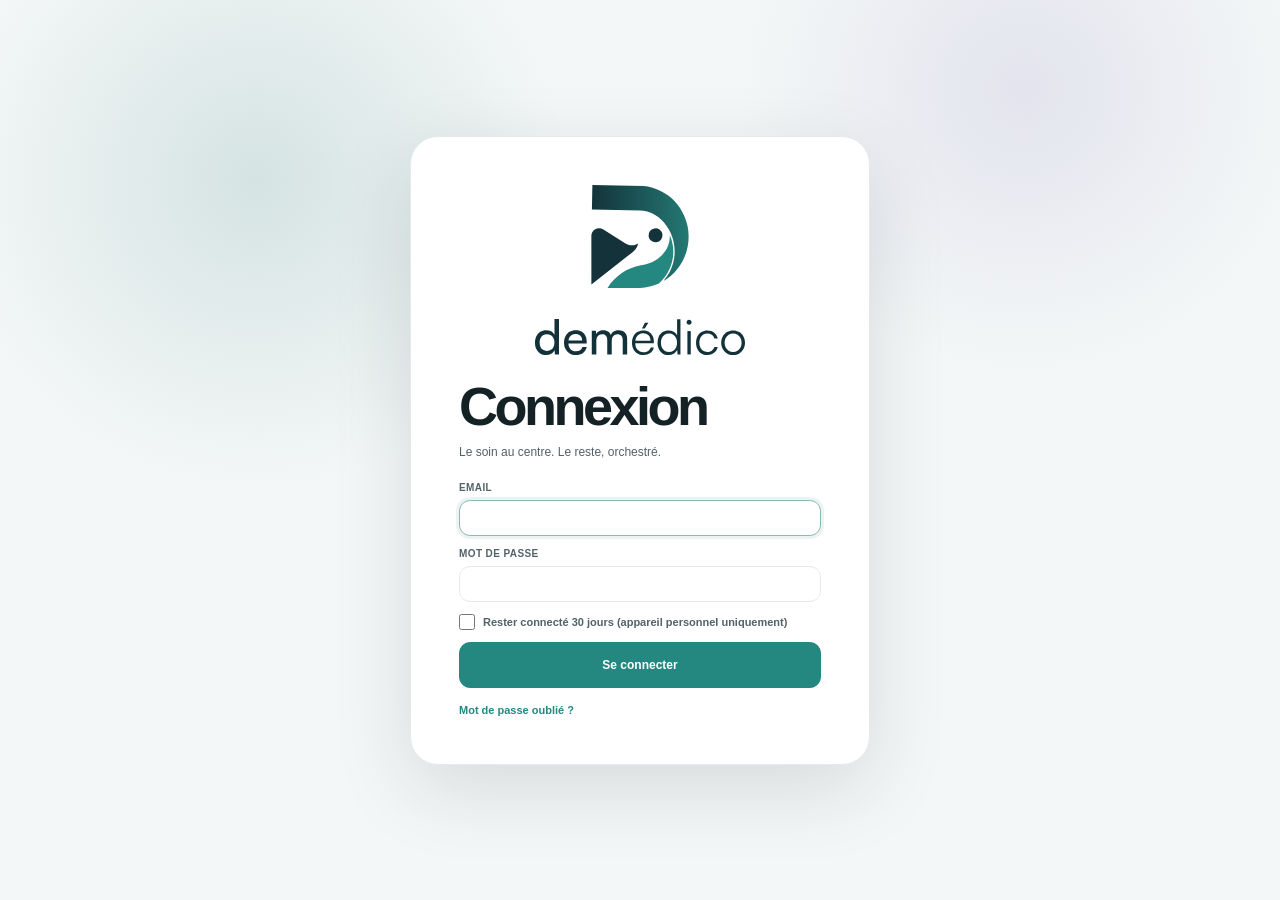
==== index.html @ 8886009f "Publication 46aae9e" ====
<!DOCTYPE html>
<html lang="fr">
<head>
  <link rel="manifest" href="manifest.json">
  <link rel="icon" type="image/png" sizes="32x32" href="icons/favicon-32.png">
  <link rel="icon" type="image/png" sizes="64x64" href="icons/favicon-64.png">
  <link rel="apple-touch-icon" href="icons/apple-touch-icon.png">
  <meta name="apple-mobile-web-app-capable" content="yes">
  <meta name="mobile-web-app-capable" content="yes">
  <meta name="apple-mobile-web-app-status-bar-style" content="default">
  <meta name="apple-mobile-web-app-title" content="Demédico">
  <script src="app-config.js"></script>
  <base target="_top">
  <meta charset="UTF-8">
  <meta name="viewport" content="width=device-width, initial-scale=1, viewport-fit=cover">
  <meta name="theme-color" content="#F5F8F8">
  <title>Demédico · Cabinet OS</title>

  <style>
    :root {
      --bg: #F4F7F7;
      --surface: #FFFFFF;
      --surface-2: #F8FAFA;
      --surface-3: #EEF4F3;
      --text: #142226;
      --text-2: #526268;
      --text-3: #849095;
      --line: #E4EAEA;
      /* DEMÉDICO — couleurs exactes extraites des SVG originaux Illustrator */
      --brand-ink: #133239;
      --brand-ink-deep: #123139;
      --brand-teal: #248780;
      --brand-teal-end: #278881;
      --brand-teal-alt: #268881;
      --primary: #248780;
      --primary-2: #133239;
      --primary-soft: rgba(36, 135, 128, .10);
      --success: #2F7A58;
      --success-soft: #E7F4ED;
      --warning: #A96D2D;
      --warning-soft: #FAF0E4;
      --danger: #B24F56;
      --danger-soft: #FBEAEC;
      --violet: #6659A8;
      --violet-soft: #EFEDFA;
      --shadow-sm: 0 1px 2px rgba(18, 34, 38, .04), 0 8px 22px rgba(18, 34, 38, .045);
      --shadow-lg: 0 24px 80px rgba(18, 34, 38, .13);
      --radius-sm: 10px;
      --radius: 16px;
      --radius-lg: 22px;
      --sidebar: 248px;
      --ease: cubic-bezier(.2,.8,.2,1);
      --font: Inter, ui-sans-serif, -apple-system, BlinkMacSystemFont, "Segoe UI", Roboto, Helvetica, Arial, sans-serif;
    }
    .brand-logo-img { display:block; width:100%; height:auto; object-fit:contain; }
    .brand { padding:7px 8px 24px !important; }
    .brand .brand-logo-img { width:184px; max-width:100%; }
    .onboarding-brand { display:grid; justify-items:center; gap:16px; text-align:center; }
    .onboarding-brand .brand-stack-img { width:min(285px,70vw); height:auto; display:block; }
    .brand-reverse-mark { position:absolute; right:26px; bottom:20px; width:78px; height:84px; opacity:.18; pointer-events:none; }
    * { box-sizing: border-box; }
    html, body { margin: 0; min-height: 100%; background: var(--bg); color: var(--text); font-family: var(--font); }
    body { min-height: 100vh; -webkit-font-smoothing: antialiased; text-rendering: optimizeLegibility; }
    button, input, textarea, select { font: inherit; }
    button { cursor: pointer; }
    a { color: inherit; text-decoration: none; }
    [hidden] { display: none !important; }

    .app-shell { min-height: 100vh; display: grid; grid-template-columns: var(--sidebar) minmax(0, 1fr); }
    .sidebar {
      position: sticky; top: 0; height: 100vh; padding: 18px 14px 16px;
      border-right: 1px solid var(--line); background: rgba(248, 250, 250, .92);
      backdrop-filter: blur(16px); display: flex; flex-direction: column; z-index: 20;
    }

    .brand { display: flex; align-items: center; gap: 11px; padding: 7px 9px 21px; }
    .brand-mark {
      width: 36px; height: 36px; border-radius: 12px; background: var(--text); color: white;
      display: grid; place-items: center; box-shadow: var(--shadow-sm); font-weight: 800; letter-spacing: -.08em;
    }
    .brand-copy strong { display: block; font-size: 14px; letter-spacing: .08em; }
    .brand-copy span { display: block; font-size: 11px; color: var(--text-3); margin-top: 2px; }
    .mobile-brand { display:none; align-items:center; flex:0 0 auto; min-width:0; }
    .mobile-brand .demedico-logo { display:block; width:100%; height:auto; max-height:100%; }


    .nav { display: grid; gap: 5px; }
    .nav-btn {
      width: 100%; border: 0; background: transparent; color: var(--text-2); padding: 10px 11px;
      border-radius: 12px; display: flex; align-items: center; gap: 11px; text-align: left;
      transition: .18s var(--ease);
    }
    .nav-btn:hover { background: var(--surface-3); color: var(--text); }
    .nav-btn.active { background: var(--text); color: white; }
    .nav-btn svg { width: 18px; height: 18px; flex: 0 0 18px; stroke-width: 1.8; }
    .nav-btn span { font-size: 13px; font-weight: 680; }

    .sidebar-spacer { flex: 1; }
    .side-card {
      padding: 13px; border: 1px solid var(--line); background: var(--surface); border-radius: var(--radius);
      box-shadow: var(--shadow-sm);
    }
    .side-card .eyebrow { margin-bottom: 5px; }
    .side-card p { margin: 0; color: var(--text-2); font-size: 12px; line-height: 1.45; }
    .side-card button { margin-top: 12px; width: 100%; }

    .main { min-width: 0; padding-bottom: 38px; }
    .topbar {
      min-height: 74px; display: flex; align-items: center; justify-content: space-between; gap: 16px;
      padding: 14px clamp(18px, 3vw, 36px); border-bottom: 1px solid rgba(228,234,234,.76);
      background: rgba(244,247,247,.78); backdrop-filter: blur(16px); position: sticky; top: 0; z-index: 15;
    }
    .topbar-left { min-width: 0; }
    .page-title { margin: 0; font-size: clamp(20px, 2.1vw, 27px); letter-spacing: -.04em; line-height: 1.05; }
    .page-subtitle { margin-top: 4px; color: var(--text-3); font-size: 12px; white-space: nowrap; overflow: hidden; text-overflow: ellipsis; }
    .top-actions { display: flex; align-items: center; gap: 9px; }

    .search {
      width: min(330px, 32vw); height: 42px; border: 1px solid var(--line); background: var(--surface);
      border-radius: 12px; display: flex; align-items: center; gap: 8px; padding: 0 11px; box-shadow: 0 1px 1px rgba(20,34,38,.02);
    }
    .search svg { width: 17px; height: 17px; color: var(--text-3); }
    .search input { flex: 1; border: 0; outline: 0; min-width: 0; color: var(--text); background: transparent; font-size: 13px; }
    .kbd { border: 1px solid var(--line); background: var(--surface-2); color: var(--text-3); border-radius: 6px; font-size: 10px; padding: 2px 5px; }

    .btn {
      min-height: 40px; border: 1px solid var(--line); border-radius: 11px; padding: 0 13px;
      background: var(--surface); color: var(--text); font-size: 12px; font-weight: 750;
      display: inline-flex; align-items: center; justify-content: center; gap: 8px;
      transition: transform .15s var(--ease), background .15s var(--ease), border .15s var(--ease);
    }
    .btn:hover { transform: translateY(-1px); border-color: #D3DDDC; }
    .btn:active { transform: translateY(0); }
    .btn svg { width: 16px; height: 16px; stroke-width: 1.9; }
    .btn-primary { background: var(--primary); color: white; border-color: var(--primary); }
    .btn-primary:hover { background: var(--primary-2); border-color: var(--primary-2); }
    .btn-dark { background: var(--text); color: white; border-color: var(--text); }
    .btn-ghost { background: transparent; }
    .btn-danger { color: var(--danger); border-color: #EBCFD2; background: var(--danger-soft); }
    .btn-sm { min-height: 34px; padding: 0 10px; font-size: 11px; border-radius: 9px; }
    .icon-btn {
      width: 40px; height: 40px; padding: 0; border: 1px solid var(--line); background: var(--surface);
      display: grid; place-items: center; border-radius: 11px; color: var(--text-2);
    }
    .icon-btn svg { width: 17px; height: 17px; }

    .content { padding: 26px clamp(18px, 3vw, 36px); }
    .section { display: none; animation: fadeIn .2s var(--ease); }
    .section.active { display: block; }
    @keyframes fadeIn { from { opacity: 0; transform: translateY(3px); } to { opacity: 1; transform: none; } }

    .hero {
      display: grid; grid-template-columns: 1.25fr .75fr; gap: 18px; margin-bottom: 18px;
    }
    .hero-card {
      min-height: 216px; background:
        radial-gradient(circle at 92% 10%, rgba(255,255,255,.16), transparent 32%),
        linear-gradient(135deg, #133B3B, #176B68 62%, #207B72);
      color: white; border-radius: var(--radius-lg); padding: clamp(22px, 3vw, 32px); position: relative; overflow: hidden;
      box-shadow: var(--shadow-sm);
    }
    .hero-card:after {
      content: ""; position: absolute; width: 240px; height: 240px; right: -88px; bottom: -120px;
      border: 1px solid rgba(255,255,255,.18); border-radius: 50%;
      box-shadow: 0 0 0 38px rgba(255,255,255,.025), 0 0 0 78px rgba(255,255,255,.018);
    }
    .hero-kicker { color: rgba(255,255,255,.68); font-size: 11px; font-weight: 800; letter-spacing: .14em; text-transform: uppercase; }
    .hero-card h2 { margin: 12px 0 8px; font-size: clamp(27px, 3.2vw, 40px); line-height: 1.02; letter-spacing: -.055em; max-width: 610px; }
    .hero-card p { margin: 0; color: rgba(255,255,255,.74); max-width: 560px; font-size: 13px; line-height: 1.55; }
    .hero-actions { display: flex; gap: 9px; margin-top: 24px; position: relative; z-index: 1; }
    .hero-actions .btn { border-color: rgba(255,255,255,.16); }
    .hero-actions .btn:first-child { background: white; color: var(--text); }
    .hero-actions .btn:last-child { background: rgba(255,255,255,.08); color: white; }

    .next-card { background: var(--surface); border: 1px solid var(--line); border-radius: var(--radius-lg); padding: 20px; box-shadow: var(--shadow-sm); }
    .card-head { display: flex; align-items: center; justify-content: space-between; gap: 12px; margin-bottom: 16px; }
    .card-head h3 { margin: 0; font-size: 14px; letter-spacing: -.02em; }
    .eyebrow { color: var(--text-3); font-size: 10px; font-weight: 800; text-transform: uppercase; letter-spacing: .12em; }
    .status-dot { width: 8px; height: 8px; border-radius: 50%; background: #63C698; box-shadow: 0 0 0 4px #E8F7EF; }
    .next-time { font-size: 38px; font-weight: 780; letter-spacing: -.06em; line-height: 1; }
    .next-name { font-size: 16px; font-weight: 760; margin-top: 11px; }
    .next-meta { color: var(--text-2); font-size: 12px; margin-top: 4px; }
    .next-foot { border-top: 1px solid var(--line); margin-top: 17px; padding-top: 14px; display: flex; align-items: center; justify-content: space-between; gap: 10px; }

    .metrics { display: grid; grid-template-columns: repeat(4, minmax(0, 1fr)); gap: 12px; margin: 18px 0; }
    .metric { background: var(--surface); border: 1px solid var(--line); border-radius: var(--radius); padding: 17px; box-shadow: 0 1px 1px rgba(20,34,38,.015); }
    .metric-top { display: flex; justify-content: space-between; align-items: flex-start; }
    .metric-icon { width: 34px; height: 34px; display: grid; place-items: center; border-radius: 10px; background: var(--primary-soft); color: var(--primary); }
    .metric-icon svg { width: 16px; height: 16px; }
    .metric-value { margin-top: 19px; font-size: 28px; font-weight: 800; letter-spacing: -.06em; }
    .metric-label { margin-top: 3px; color: var(--text-3); font-size: 11px; }
    .metric-badge { font-size: 10px; border-radius: 999px; padding: 4px 7px; background: var(--surface-3); color: var(--text-2); font-weight: 750; }

    .grid-2 { display: grid; grid-template-columns: minmax(0, 1.3fr) minmax(300px, .7fr); gap: 18px; }
    .panel { background: var(--surface); border: 1px solid var(--line); border-radius: var(--radius-lg); padding: 19px; box-shadow: 0 1px 1px rgba(20,34,38,.015); min-width: 0; }
    .panel.flush { padding: 0; overflow: hidden; }
    .panel-title { margin: 0; font-size: 14px; letter-spacing: -.02em; }
    .panel-sub { margin: 4px 0 0; color: var(--text-3); font-size: 11px; }

    .schedule { display: grid; gap: 1px; }
    .appointment {
      display: grid; grid-template-columns: 62px 4px minmax(0,1fr) auto; align-items: center; gap: 12px;
      padding: 12px 2px; border-bottom: 1px solid var(--line); cursor: pointer;
    }
    .appointment:last-child { border-bottom: 0; }
    .appt-time { font-size: 12px; font-weight: 800; color: var(--text); }
    .appt-bar { height: 34px; border-radius: 999px; background: var(--primary); }
    .appt-main { min-width: 0; }
    .appt-name { font-size: 12px; font-weight: 760; white-space: nowrap; overflow: hidden; text-overflow: ellipsis; }
    .appt-meta { margin-top: 3px; color: var(--text-3); font-size: 11px; white-space: nowrap; overflow: hidden; text-overflow: ellipsis; }

    .tasks { display: grid; gap: 8px; }
    .task {
      display: grid; grid-template-columns: 28px minmax(0,1fr) auto; align-items: center; gap: 9px;
      padding: 10px; border: 1px solid var(--line); border-radius: 12px; background: var(--surface);
    }
    .task-check {
      width: 25px; height: 25px; border: 1px solid var(--line); border-radius: 8px; display: grid; place-items: center; color: transparent;
      background: var(--surface-2);
    }
    .task.done .task-check { color: white; background: var(--success); border-color: var(--success); }
    .task.done .task-title { color: var(--text-3); text-decoration: line-through; }
    .task-title { font-size: 12px; font-weight: 700; }
    .task-meta { color: var(--text-3); font-size: 10px; margin-top: 2px; }

    .toolbar { display: flex; justify-content: space-between; align-items: center; gap: 12px; margin-bottom: 15px; }
    .toolbar-left, .toolbar-right { display: flex; align-items: center; gap: 8px; min-width: 0; }
    .toolbar h2 { margin: 0; font-size: 18px; letter-spacing: -.035em; }
    .segmented { display: inline-flex; padding: 3px; background: var(--surface-3); border-radius: 10px; }
    .segmented button { border: 0; padding: 7px 10px; background: transparent; color: var(--text-3); font-size: 11px; font-weight: 750; border-radius: 8px; }
    .segmented button.active { background: var(--surface); color: var(--text); box-shadow: 0 1px 4px rgba(20,34,38,.07); }

    .table-wrap { overflow-x: auto; }
    table { width: 100%; border-collapse: collapse; }
    th { padding: 11px 16px; text-align: left; color: var(--text-3); font-size: 10px; text-transform: uppercase; letter-spacing: .08em; font-weight: 800; background: var(--surface-2); border-bottom: 1px solid var(--line); }
    td { padding: 13px 16px; border-bottom: 1px solid var(--line); font-size: 12px; vertical-align: middle; }
    tbody tr { cursor: pointer; transition: background .12s; }
    tbody tr:hover { background: #FAFCFC; }
    tbody tr:last-child td { border-bottom: 0; }
    .person { display: flex; align-items: center; gap: 10px; min-width: 180px; }
    .avatar {
      width: 34px; height: 34px; border-radius: 11px; background: var(--primary-soft); color: var(--primary);
      display: grid; place-items: center; font-size: 11px; font-weight: 850; flex: 0 0 34px;
    }
    .person strong { display: block; font-size: 12px; }
    .person span { display: block; color: var(--text-3); font-size: 10px; margin-top: 2px; }

    .chip { display: inline-flex; align-items: center; gap: 6px; padding: 5px 8px; border-radius: 999px; font-size: 10px; font-weight: 760; background: var(--surface-3); color: var(--text-2); }
    .chip:before { content: ""; width: 6px; height: 6px; border-radius: 50%; background: currentColor; opacity: .72; }
    .chip.success { background: var(--success-soft); color: var(--success); }
    .chip.warning { background: var(--warning-soft); color: var(--warning); }
    .chip.danger { background: var(--danger-soft); color: var(--danger); }

    .calendar-shell { display: grid; grid-template-columns: 68px repeat(5, minmax(130px,1fr)); min-width: 760px; border-top: 1px solid var(--line); border-left: 1px solid var(--line); }
    .cal-cell { min-height: 62px; border-right: 1px solid var(--line); border-bottom: 1px solid var(--line); position: relative; background: var(--surface); }
    .cal-head { min-height: auto; padding: 11px; background: var(--surface-2); color: var(--text-3); font-size: 10px; font-weight: 780; text-align: center; }
    .cal-time { padding: 8px; color: var(--text-3); font-size: 10px; text-align: right; background: var(--surface-2); }
    .cal-event { margin: 5px; border-radius: 9px; padding: 7px; background: var(--primary-soft); border-left: 3px solid var(--primary); color: var(--primary-2); font-size: 10px; font-weight: 720; }

    .empty {
      min-height: 180px; display: grid; place-items: center; text-align: center; padding: 26px; color: var(--text-3);
    }
    .empty-icon { width: 46px; height: 46px; border-radius: 15px; display: grid; place-items: center; background: var(--surface-3); color: var(--text-2); margin: 0 auto 12px; }
    .empty-icon svg { width: 20px; height: 20px; }
    .empty strong { color: var(--text); font-size: 13px; }
    .empty p { max-width: 320px; margin: 6px auto 0; font-size: 11px; line-height: 1.5; }

    .drawer-backdrop, .modal-backdrop {
      position: fixed; inset: 0; background: rgba(14,25,28,.32); backdrop-filter: blur(3px); z-index: 90;
      opacity: 0; pointer-events: none; transition: opacity .2s var(--ease);
    }
    .drawer-backdrop.open, .modal-backdrop.open { opacity: 1; pointer-events: auto; }

    .drawer {
      position: fixed; top: 0; right: 0; width: min(560px, 100vw); height: 100vh; background: var(--surface); z-index: 100;
      box-shadow: var(--shadow-lg); transform: translateX(102%); transition: transform .28s var(--ease); display: flex; flex-direction: column;
    }
    .drawer.open { transform: translateX(0); }
    .drawer-head { padding: 18px 20px; border-bottom: 1px solid var(--line); display: flex; align-items: center; justify-content: space-between; gap: 12px; }
    .drawer-title { margin: 0; font-size: 18px; letter-spacing: -.035em; }
    .drawer-body { flex: 1; overflow-y: auto; padding: 20px; }
    .drawer-footer { padding: 14px 20px; border-top: 1px solid var(--line); display: flex; justify-content: flex-end; gap: 9px; background: var(--surface); }

    .modal {
      position: fixed; left: 50%; top: 50%; transform: translate(-50%, -46%) scale(.98); width: min(640px, calc(100vw - 28px));
      max-height: min(86vh, 760px); overflow: hidden; background: var(--surface); border-radius: 20px; box-shadow: var(--shadow-lg); z-index: 110;
      opacity: 0; pointer-events: none; transition: .2s var(--ease); display: flex; flex-direction: column;
    }
    .modal.open { opacity: 1; pointer-events: auto; transform: translate(-50%, -50%) scale(1); }
    .modal-head { padding: 18px 20px; border-bottom: 1px solid var(--line); display: flex; align-items: center; justify-content: space-between; }
    .modal-body { padding: 20px; overflow-y: auto; }
    .modal-foot { padding: 14px 20px; border-top: 1px solid var(--line); display: flex; justify-content: flex-end; gap: 9px; }

    .form-grid { display: grid; grid-template-columns: repeat(2, minmax(0,1fr)); gap: 14px; }
    .field { display: grid; gap: 7px; }
    .field.full { grid-column: 1 / -1; }
    label { color: var(--text-2); font-size: 10px; font-weight: 800; letter-spacing: .04em; text-transform: uppercase; }
    input, textarea, select {
      width: 100%; border: 1px solid var(--line); background: var(--surface); color: var(--text);
      border-radius: 11px; outline: none; padding: 10px 11px; font-size: 12px; transition: border .14s, box-shadow .14s;
    }
    input:focus, textarea:focus, select:focus { border-color: #8ABAB7; box-shadow: 0 0 0 3px rgba(23,107,104,.08); }
    textarea { resize: vertical; min-height: 92px; line-height: 1.5; }
    .help { color: var(--text-3); font-size: 10px; line-height: 1.45; }

    .patient-hero { display: flex; align-items: flex-start; gap: 14px; margin-bottom: 20px; }
    .patient-hero .avatar { width: 52px; height: 52px; border-radius: 16px; flex-basis: 52px; font-size: 15px; }
    .patient-hero h3 { margin: 2px 0 5px; font-size: 20px; letter-spacing: -.04em; }
    .patient-hero p { margin: 0; color: var(--text-3); font-size: 11px; }
    .tabs { display: flex; gap: 3px; padding-bottom: 10px; border-bottom: 1px solid var(--line); overflow-x: auto; }
    .tab { border: 0; background: transparent; color: var(--text-3); font-size: 11px; font-weight: 750; padding: 8px 9px; border-radius: 9px; white-space: nowrap; }
    .tab.active { color: var(--primary); background: var(--primary-soft); }
    .patient-section { display: none; padding-top: 17px; }
    .patient-section.active { display: block; }

    .info-grid { display: grid; grid-template-columns: repeat(2, minmax(0,1fr)); gap: 10px; }
    .info-box { padding: 13px; border: 1px solid var(--line); border-radius: 12px; background: var(--surface-2); }
    .info-box span { display: block; color: var(--text-3); font-size: 9px; text-transform: uppercase; letter-spacing: .08em; font-weight: 800; }
    .info-box strong { display: block; margin-top: 6px; font-size: 12px; }

    .timeline { position: relative; display: grid; gap: 11px; }
    .timeline:before { content:""; position:absolute; left:9px; top:10px; bottom:10px; width:1px; background:var(--line); }
    .timeline-item { position:relative; display:grid; grid-template-columns:20px 1fr; gap:10px; }
    .timeline-dot { width: 19px; height:19px; border-radius:50%; background:var(--surface); border:5px solid var(--primary-soft); box-shadow:inset 0 0 0 2px var(--primary); z-index:1; }
    .timeline-card { padding: 12px; border:1px solid var(--line); border-radius:12px; }
    .timeline-card strong { font-size:11px; }
    .timeline-card p { margin:4px 0 0; color:var(--text-2); font-size:11px; line-height:1.45; }
    .timeline-card small { display:block; color:var(--text-3); margin-top:7px; font-size:9px; }

    .status-select {
      width:auto; min-width:104px; max-width:128px; padding:7px 27px 7px 9px;
      border:1px solid var(--line); border-radius:9px; background:var(--surface-2); color:var(--text-2);
      font-size:10px; font-weight:760; cursor:pointer;
    }
    .status-select:focus { border-color:#8ABAB7; box-shadow:0 0 0 3px rgba(36,135,128,.08); }
    .toast-wrap { position: fixed; right: 18px; bottom: 18px; z-index: 150; display: grid; gap: 8px; width: min(360px, calc(100vw - 36px)); }
    .toast { padding: 12px 13px; background: #142226; color: white; border-radius: 12px; box-shadow: var(--shadow-lg); font-size: 11px; display:flex; align-items:flex-start; gap:9px; animation: toastIn .22s var(--ease); }
    .toast.error { background: #8F3D45; }
    @keyframes toastIn { from { opacity:0; transform:translateY(8px); } to { opacity:1; transform:none; } }

    .loading-overlay { position: fixed; inset:0; z-index:200; background: rgba(244,247,247,.82); backdrop-filter: blur(6px); display:grid; place-items:center; }
    .loader-card { text-align:center; }
    .spinner { width:34px; height:34px; border:3px solid #D7E3E2; border-top-color:var(--primary); border-radius:50%; animation:spin .75s linear infinite; margin:0 auto 12px; }
    @keyframes spin { to { transform:rotate(360deg); } }
    .loader-card strong { font-size:12px; }
    .loader-card p { margin:4px 0 0; color:var(--text-3); font-size:10px; }

    .onboarding {
      position: fixed; inset:0; z-index:180; background:
        radial-gradient(circle at 20% 20%, rgba(23,107,104,.14), transparent 25%),
        radial-gradient(circle at 80% 10%, rgba(102,89,168,.12), transparent 22%),
        #F4F7F7;
      display:grid; place-items:center; padding:20px;
    }
    .onboarding-card { width:min(720px,100%); background:var(--surface); border:1px solid var(--line); border-radius:28px; padding:clamp(26px,5vw,48px); box-shadow:var(--shadow-lg); }
    .onboarding-logo { width:48px; height:48px; border-radius:15px; background:var(--text); color:white; display:grid; place-items:center; font-weight:850; letter-spacing:-.08em; }
    .onboarding-card h1 { margin:25px 0 10px; font-size:clamp(32px,6vw,54px); letter-spacing:-.065em; line-height:.98; }
    .onboarding-card > p { color:var(--text-2); max-width:580px; line-height:1.6; font-size:13px; }
    .onboarding-points { display:grid; grid-template-columns:repeat(3,1fr); gap:10px; margin:24px 0; }
    .onboarding-point { padding:14px; background:var(--surface-2); border:1px solid var(--line); border-radius:14px; }
    .onboarding-point strong { display:block; font-size:11px; }
    .onboarding-point span { display:block; color:var(--text-3); font-size:10px; line-height:1.45; margin-top:4px; }


    .integration-hero{display:grid;grid-template-columns:minmax(0,1.1fr) minmax(290px,.9fr);gap:16px;margin-bottom:16px}.integration-hero .panel:first-child{background:linear-gradient(145deg,#153E3D,#1C5D58);color:#fff;border-color:transparent;position:relative;overflow:hidden}.integration-hero h2{margin:10px 0 8px;font-size:clamp(25px,3vw,38px);letter-spacing:-.05em;line-height:1.04}.integration-hero p{margin:0;font-size:12px;line-height:1.6;opacity:.76;max-width:650px}.integration-principles{display:grid;gap:9px}.integration-principle{display:flex;gap:10px;align-items:flex-start;padding:11px;border:1px solid var(--line);border-radius:12px;background:var(--surface-2)}.integration-principle strong{display:block;font-size:11px}.integration-principle span{display:block;margin-top:3px;color:var(--text-3);font-size:10px;line-height:1.45}.integration-grid{display:grid;grid-template-columns:repeat(3,minmax(0,1fr));gap:12px}.integration-card{background:var(--surface);border:1px solid var(--line);border-radius:16px;padding:16px;min-height:218px;display:flex;flex-direction:column;transition:.18s var(--ease)}.integration-card:hover{transform:translateY(-2px);box-shadow:var(--shadow-sm);border-color:#D5E0DF}.integration-card-head{display:flex;justify-content:space-between;align-items:flex-start;gap:10px}.integration-logo{width:42px;height:42px;border-radius:13px;background:var(--surface-3);display:grid;place-items:center;font-size:12px;font-weight:850}.integration-card h3{margin:13px 0 5px;font-size:13px}.integration-card p{margin:0;color:var(--text-3);font-size:10.5px;line-height:1.55}.integration-capabilities{display:flex;flex-wrap:wrap;gap:5px;margin-top:11px}.cap{padding:4px 6px;border-radius:7px;background:var(--surface-3);color:var(--text-2);font-size:9px;font-weight:700}.integration-card-foot{margin-top:auto;padding-top:14px;display:flex;justify-content:space-between;align-items:center;gap:8px}.sync-badge{display:inline-flex;align-items:center;gap:5px;font-size:9px;font-weight:800;color:var(--text-3)}.sync-badge:before{content:"";width:6px;height:6px;border-radius:50%;background:#A9B4B7}.sync-badge.ready:before{background:#4FA777}.sync-badge.partial:before{background:#D19448}.sync-badge.partner:before{background:#8A78C3}@media(max-width:1100px){.integration-grid{grid-template-columns:repeat(2,minmax(0,1fr))}}@media(max-width:820px){.integration-hero{grid-template-columns:1fr}.integration-grid{grid-template-columns:1fr}}
    .quick-create-grid { display:grid; gap:10px; }
    .quick-create-option {
      width:100%; border:1px solid var(--line); background:var(--surface); border-radius:14px; padding:14px;
      display:grid; grid-template-columns:42px minmax(0,1fr) auto; align-items:center; gap:12px; text-align:left; color:var(--text);
      transition:.16s var(--ease);
    }
    .quick-create-option:hover { border-color:#C9D9D7; background:var(--surface-2); transform:translateY(-1px); }
    .quick-create-option .metric-icon { width:42px; height:42px; border-radius:12px; }
    .quick-create-option strong { display:block; font-size:12px; }
    .quick-create-option span.copy { display:block; margin-top:3px; color:var(--text-3); font-size:10px; line-height:1.4; }
    .quick-create-option .chevron { color:var(--text-3); font-size:17px; }
    @media (max-width:820px) {
      .modal.quick-sheet {
        top:auto; bottom:0; left:0; width:100%; max-height:72vh; border-radius:22px 22px 0 0;
        transform:translateY(102%); opacity:1;
      }
      .modal.quick-sheet.open { transform:translateY(0); }
      .modal.quick-sheet .modal-head { padding:16px 18px; }
      .modal.quick-sheet .modal-body { padding:16px 18px calc(20px + env(safe-area-inset-bottom)); }
    }


    .integration-section-head{display:flex;align-items:flex-end;justify-content:space-between;gap:14px;margin:24px 0 12px}.integration-section-head h3{margin:4px 0 0;font-size:16px;letter-spacing:-.025em}.integration-section-head p{margin:4px 0 0;color:var(--text-3);font-size:10.5px}.integration-connected-list{display:grid;gap:9px}.integration-connected-row{display:grid;grid-template-columns:44px minmax(0,1fr) auto;gap:13px;align-items:center;background:var(--surface);border:1px solid var(--line);border-radius:15px;padding:13px 14px}.integration-connected-row .integration-logo{width:40px;height:40px}.integration-connected-main{min-width:0}.integration-connected-title{display:flex;align-items:center;gap:8px;font-size:12px;font-weight:800}.connection-dot{width:7px;height:7px;border-radius:50%;background:#4FA777;box-shadow:0 0 0 4px #E8F5EE}.integration-connected-meta{margin-top:4px;color:var(--text-3);font-size:10px;white-space:nowrap;overflow:hidden;text-overflow:ellipsis}.integration-connected-actions{display:flex;align-items:center;gap:7px}.provider-section-label{grid-column:1/-1;margin:8px 0 0;color:var(--text-3);font-size:9px;font-weight:850;letter-spacing:.11em;text-transform:uppercase}.busy-cal-event{margin:5px;border-radius:9px;padding:7px;background:#F0F3F3;border-left:3px solid #8B999D;color:#617075;font-size:10px;font-weight:700}.busy-cal-event span{font-weight:500;opacity:.82}
    @media(max-width:820px){.integration-connected-row{grid-template-columns:40px minmax(0,1fr)}.integration-connected-actions{grid-column:1/-1;padding-left:53px}.integration-section-head{align-items:flex-start}.integration-section-head>.btn{flex:0 0 auto}.hero-card{min-height:132px!important;padding:18px 18px!important}.hero-card h2{font-size:27px!important;margin-top:7px}.hero-card p,.hero-card .hero-actions{display:none}.brand-reverse-mark{width:34px!important;height:36px!important;right:18px!important;top:16px!important;opacity:.92}.next-card{min-height:0!important}.content{padding-top:14px!important}}

    .mobile-nav { display:none; }
    .mobile-create { display:none; }

    @media (max-width: 1100px) {
      :root { --sidebar: 210px; }
      .metrics { grid-template-columns: repeat(2, 1fr); }
      .hero { grid-template-columns: 1fr; }
      .next-card { min-height: 190px; }
    }

    @media (max-width: 820px) {
      .app-shell { display:block; }
      .sidebar { display:none; }
      .main { padding-bottom: 92px; }
      .topbar {
        min-height:64px;
        padding:10px 14px;
        display:grid;
        grid-template-columns:112px minmax(0,1fr) 112px;
        grid-template-areas:"brand title actions";
        align-items:center;
        column-gap:8px;
      }
      .mobile-brand {
        grid-area:brand;
        display:flex;
        width:108px;
        height:28px;
        align-items:center;
        justify-self:start;
      }
      .mobile-brand .brand-logo-img { width:108px; height:auto; max-height:28px; }
      .topbar-left {
        grid-area:title;
        width:100%;
        min-width:0;
        text-align:center;
        justify-self:center;
      }
      .page-title { font-size:17px; line-height:1.1; text-align:center; }
      .page-subtitle { display:none; }
      .top-actions {
        grid-area:actions;
        justify-self:end;
        width:112px;
        display:flex;
        justify-content:flex-end;
        align-items:center;
        gap:7px;
      }
      .search { width:40px; height:40px; padding:0; justify-content:center; border-radius:12px; cursor:pointer; }
      .search input, .search .kbd { display:none; }
      .top-actions .btn-primary { display:none; }
      .content { padding:16px 14px 18px; }
      .grid-2 { grid-template-columns:1fr; }
      .metrics { gap:9px; }
      .metric { padding:14px; }
      .metric-value { font-size:24px; }
      .mobile-nav {
        position:fixed; left:0; right:0; bottom:0; z-index:50; display:grid; grid-template-columns:repeat(5,1fr);
        padding:7px max(8px, env(safe-area-inset-left)) calc(7px + env(safe-area-inset-bottom));
        background:rgba(255,255,255,.94); backdrop-filter:blur(16px); border-top:1px solid var(--line);
      }
      .mobile-nav button { border:0; background:transparent; color:var(--text-3); display:grid; justify-items:center; gap:4px; font-size:9px; font-weight:700; padding:4px; }
      .mobile-nav button.active { color:var(--primary); }
      .mobile-nav svg { width:18px; height:18px; }
      .mobile-create {
        display:flex;
        align-items:center;
        justify-content:center;
        gap:8px;
        position:fixed;
        right:14px;
        bottom:78px;
        width:auto;
        min-width:104px;
        height:46px;
        padding:0 16px;
        border-radius:999px;
        border:1px solid rgba(255,255,255,.16);
        background:var(--primary);
        color:white;
        font-size:12px;
        font-weight:800;
        letter-spacing:-.01em;
        box-shadow:0 14px 30px rgba(23,107,104,.28);
        z-index:49;
      }
      .mobile-create svg { width:18px; height:18px; }
      .mobile-create:active { transform:translateY(1px); }
      .onboarding-points { grid-template-columns:1fr; }
    }

    @media (max-width: 560px) {
      .topbar { padding:9px 12px; grid-template-columns:96px minmax(0,1fr) 96px; }
      .mobile-brand { width:92px; height:25px; }
      .mobile-brand .brand-logo-img { width:92px; max-height:25px; }
      .top-actions { width:96px; }
      .page-title { font-size:16px; }
      .hero-card { min-height:250px; padding:24px 20px; }
      .hero-actions { flex-direction:column; align-items:stretch; }
      .metrics { grid-template-columns:repeat(2,1fr); }
      .metric-top { display:block; }
      .metric-badge { display:inline-block; margin-top:8px; }
      .toolbar { align-items:flex-start; }
      .toolbar-right { flex-wrap:wrap; justify-content:flex-end; }
      .form-grid, .info-grid { grid-template-columns:1fr; }
      .drawer { width:100vw; }
      .drawer-body { padding:17px; }
      .appointment { grid-template-columns:50px 3px minmax(0,1fr); }
      .appointment > .chip { display:none; }
      .page-subtitle { max-width:160px; }
    }
  </style>
</head>

<body>
  <div id="loading" class="loading-overlay">
    <div class="loader-card">
      <div class="spinner"></div>
      <strong>Préparation de votre espace</strong>
      <p>Chargement sécurisé des données…</p>
    </div>
  </div>

  <section id="onboarding" class="onboarding" hidden>
    <div class="onboarding-card">
      <div class="onboarding-brand"><img class="brand-stack-img" src="[data-uri]" alt="Demédico"></div>
      <h1>Le soin au centre.<br>Le reste, orchestré.</h1>
      <p>
        Un practice OS paramédical pensé pour le soin : patient 360°, agenda intelligent, suivi clinique, communications, automatisations et intégrations.
        Cette V0.1 initialise automatiquement son espace de données privé dans Google Sheets.
      </p>
      <div class="onboarding-points">
        <div class="onboarding-point"><strong>Patient 360°</strong><span>Coordonnées, historique, notes et prochaines actions au même endroit.</span></div>
        <div class="onboarding-point"><strong>Agenda utile</strong><span>Planning orienté consultation, pas simple calendrier administratif.</span></div>
        <div class="onboarding-point"><strong>Architecture évolutive</strong><span>Backend séparé pour brancher plus tard Google Calendar, Outlook et une vraie DB.</span></div>
      </div>
      <button class="btn btn-primary" style="min-height:46px" onclick="setupWorkspace()">
        <span data-icon="sparkles"></span>
        Initialiser mon espace
      </button>
      <p class="help" style="margin-top:13px">
        Cette version est un MVP technique. Avant usage avec des données de santé réelles, fais valider hébergement,
        accès, conservation et conformité dans le pays d’exploitation.
      </p>
    </div>
  </section>

  <div class="app-shell">
    <aside class="sidebar">
      <div class="brand"><img class="brand-logo-img" src="[data-uri]" alt="Demédico"></div>

      <nav class="nav" id="desktopNav">
        <button class="nav-btn active" data-view="dashboard"><span data-icon="home"></span><span>Accueil</span></button>
        <button class="nav-btn" data-view="agenda"><span data-icon="calendar"></span><span>Agenda</span></button>
        <button class="nav-btn" data-view="patients"><span data-icon="users"></span><span>Patients</span></button>
        <button class="nav-btn" data-view="tasks"><span data-icon="checkSquare"></span><span>Tâches</span></button>
        <button class="nav-btn" data-view="analytics"><span data-icon="chart"></span><span>Statistiques</span></button>
        <button class="nav-btn" data-view="integrations"><span data-icon="plug"></span><span>Intégrations</span></button>
        <button class="nav-btn" data-view="settings"><span data-icon="settings"></span><span>Paramètres</span></button>
      </nav>

      <div class="sidebar-spacer"></div>
      <div style="padding:0 10px 10px;color:var(--text-3);font-size:9px;font-weight:700;letter-spacing:.06em">DEMÉDICO v0.4.0</div>

      <div class="side-card">
        <div class="eyebrow">Action rapide</div>
        <p>Crée un rendez-vous sans quitter l’écran en cours.</p>
        <button class="btn btn-primary" onclick="openAppointmentModal()"><span data-icon="plus"></span> Rendez-vous</button>
      </div>
    </aside>

    <main class="main">
      <header class="topbar">
        <div class="mobile-brand"><img class="brand-logo-img" src="[data-uri]" alt="Demédico"></div>
        <div class="topbar-left">
          <h1 class="page-title" id="pageTitle">Accueil</h1>
          <div class="page-subtitle" id="pageSubtitle">Votre journée, en un coup d’œil.</div>
        </div>

        <div class="top-actions">
          <div class="search" title="Recherche patients" onclick="if(window.innerWidth <= 820){ openMobileSearch(); }">
            <span data-icon="search"></span>
            <input id="globalSearch" placeholder="Rechercher un patient…" autocomplete="off">
            <span class="kbd">⌘K</span>
          </div>
          <button class="btn btn-primary" onclick="openPatientModal()"><span data-icon="plus"></span><span>Nouveau patient</span></button>
        </div>
      </header>

      <div class="content">
        <section id="view-dashboard" class="section active">
          <div class="hero">
            <article class="hero-card"><img class="brand-reverse-mark" src="[data-uri]" alt="" aria-hidden="true">
              <div class="hero-kicker" id="heroDate">AUJOURD’HUI</div>
              <h2 id="heroGreeting">Bonjour.</h2>
              <p id="heroSentence">Demédico fait remonter la bonne information au bon moment — sans transformer le praticien en opérateur de logiciel.</p>
              <div class="hero-actions">
                <button class="btn" onclick="openAppointmentModal()"><span data-icon="calendarPlus"></span> Nouveau rendez-vous</button>
                <button class="btn" onclick="navigate('patients')"><span data-icon="users"></span> Voir les patients</button>
              </div>
            </article>

            <aside class="next-card" id="nextAppointmentCard">
              <div class="card-head"><div><div class="eyebrow">Prochaine consultation</div></div><span class="status-dot"></span></div>
              <div class="empty"><div><strong>Aucune consultation à venir</strong><p>Ajoute un rendez-vous pour commencer à piloter la journée.</p></div></div>
            </aside>
          </div>

          <div class="metrics">
            <div class="metric">
              <div class="metric-top"><div class="metric-icon"><span data-icon="calendar"></span></div><span class="metric-badge">Aujourd’hui</span></div>
              <div class="metric-value" id="metricAppointments">0</div>
              <div class="metric-label">consultations planifiées</div>
            </div>
            <div class="metric">
              <div class="metric-top"><div class="metric-icon"><span data-icon="users"></span></div><span class="metric-badge">Base active</span></div>
              <div class="metric-value" id="metricPatients">0</div>
              <div class="metric-label">patients actifs</div>
            </div>
            <div class="metric">
              <div class="metric-top"><div class="metric-icon"><span data-icon="checkSquare"></span></div><span class="metric-badge">À traiter</span></div>
              <div class="metric-value" id="metricTasks">0</div>
              <div class="metric-label">tâches ouvertes</div>
            </div>
            <div class="metric">
              <div class="metric-top"><div class="metric-icon"><span data-icon="activity"></span></div><span class="metric-badge">30 jours</span></div>
              <div class="metric-value" id="metricConsultations">0</div>
              <div class="metric-label">consultations réalisées</div>
            </div>
          </div>

          <div class="grid-2">
            <section class="panel">
              <div class="card-head">
                <div><h3 class="panel-title">Programme du jour</h3><p class="panel-sub">Ce qui mérite ton attention aujourd’hui.</p></div>
                <button class="btn btn-sm" onclick="navigate('agenda')">Agenda complet</button>
              </div>
              <div id="todaySchedule" class="schedule"></div>
            </section>

            <section class="panel">
              <div class="card-head">
                <div><h3 class="panel-title">À faire</h3><p class="panel-sub">Actions cliniques et administratives.</p></div>
                <button class="icon-btn" onclick="openTaskModal()" aria-label="Ajouter une tâche"><span data-icon="plus"></span></button>
              </div>
              <div id="dashboardTasks" class="tasks"></div>
            </section>
          </div>
        </section>

        <section id="view-patients" class="section">
          <div class="toolbar">
            <div class="toolbar-left"><div><h2>Patients</h2><p class="panel-sub" id="patientsCount">0 patient</p></div></div>
            <div class="toolbar-right">
              <button class="btn" onclick="refreshData()"><span data-icon="refresh"></span> Actualiser</button>
              <button class="btn btn-primary" onclick="openPatientModal()"><span data-icon="plus"></span> Nouveau patient</button>
            </div>
          </div>

          <section class="panel flush">
            <div class="table-wrap">
              <table>
                <thead><tr><th>Patient</th><th>Téléphone</th><th>Prochain RDV</th><th>Dernière visite</th><th>Statut</th></tr></thead>
                <tbody id="patientsTable"></tbody>
              </table>
            </div>
            <div id="patientsEmpty" class="empty" hidden>
              <div><div class="empty-icon"><span data-icon="users"></span></div><strong>Aucun patient pour l’instant</strong><p>Commence par créer une fiche patient. Les rendez-vous et consultations s’y rattacheront ensuite.</p></div>
            </div>
          </section>
        </section>

        <section id="view-agenda" class="section">
          <div class="toolbar">
            <div class="toolbar-left">
              <div><h2>Agenda</h2><p class="panel-sub" id="agendaRange">Semaine en cours</p></div>
            </div>
            <div class="toolbar-right">
              <div class="segmented"><button class="active">Semaine</button><button disabled>Jour</button><button disabled>Mois</button></div>
              <button class="btn btn-primary" onclick="openAppointmentModal()"><span data-icon="plus"></span> Rendez-vous</button>
            </div>
          </div>
          <section class="panel flush">
            <div style="overflow-x:auto">
              <div class="calendar-shell" id="calendarGrid"></div>
            </div>
          </section>
        </section>

        <section id="view-tasks" class="section">
          <div class="toolbar">
            <div class="toolbar-left"><div><h2>Tâches</h2><p class="panel-sub">Suivi, rappels et actions à ne pas perdre.</p></div></div>
            <div class="toolbar-right"><button class="btn btn-primary" onclick="openTaskModal()"><span data-icon="plus"></span> Nouvelle tâche</button></div>
          </div>
          <section class="panel"><div id="allTasks" class="tasks"></div></section>
        </section>

        <section id="view-analytics" class="section">
          <div class="toolbar"><div><h2>Statistiques</h2><p class="panel-sub">Peu d’indicateurs, mais utiles.</p></div></div>
          <div class="metrics">
            <div class="metric"><div class="eyebrow">Patients actifs</div><div class="metric-value" id="anaPatients">0</div><div class="metric-label">base actuelle</div></div>
            <div class="metric"><div class="eyebrow">RDV · 30 jours</div><div class="metric-value" id="anaAppointments">0</div><div class="metric-label">activité récente</div></div>
            <div class="metric"><div class="eyebrow">Consultations · 30 jours</div><div class="metric-value" id="anaConsultations">0</div><div class="metric-label">notes enregistrées</div></div>
            <div class="metric"><div class="eyebrow">No-show</div><div class="metric-value" id="anaNoShow">0%</div><div class="metric-label">sur les RDV passés</div></div>
          </div>
          <section class="panel">
            <div class="card-head"><div><h3 class="panel-title">Lecture produit</h3><p class="panel-sub">La V0.1 évite volontairement les “vanity metrics”.</p></div></div>
            <p style="color:var(--text-2);font-size:12px;line-height:1.7;max-width:760px;margin:0">
              L’objectif n’est pas de transformer le praticien en analyste : le tableau de bord doit surtout faire ressortir
              l’occupation, les absences, les patients sans suivi et les tâches en retard. Les modules financiers et acquisition
              pourront être ajoutés séparément pour ne pas polluer l’expérience clinique.
            </p>
          </section>
        </section>


        <section id="view-integrations" class="section">
          <div class="toolbar"><div class="toolbar-left"><div><h2>Intégrations</h2><p class="panel-sub">Vos outils connectés, vos disponibilités unifiées.</p></div></div><div class="toolbar-right"><button class="btn" onclick="refreshData()"><span data-icon="refresh"></span> Actualiser</button></div></div>
          <div class="integration-hero">
            <section class="panel"><div class="eyebrow" style="color:rgba(255,255,255,.58)">DEMÉDICO CONNECT</div><h2>Tout connecter.<br>Tout garder sous contrôle.</h2><p>Centralisez vos agendas et services externes sans perdre la maîtrise de vos données. Les événements privés externes deviennent des indisponibilités, jamais des dossiers patients.</p></section>
            <section class="panel"><div class="integration-principles"><div class="integration-principle"><div class="metric-icon"><span data-icon="shield"></span></div><div><strong>Privacy by default</strong><span>Intitulés de calendrier externes neutres par défaut.</span></div></div><div class="integration-principle"><div class="metric-icon"><span data-icon="refresh"></span></div><div><strong>Conflits maîtrisés</strong><span>IDs externes et source de vérité explicite pour éviter les doublons.</span></div></div><div class="integration-principle"><div class="metric-icon"><span data-icon="link"></span></div><div><strong>Adapters interchangeables</strong><span>Google, Microsoft, API REST, ICS ou connecteur partenaire.</span></div></div></div></section>
          </div>
          <div id="connectedIntegrationsWrap" hidden>
            <div class="integration-section-head"><div><div class="eyebrow">ACTIVES</div><h3>Connectées à Demédico</h3></div><button class="btn btn-sm" onclick="syncAllFromUi()"><span data-icon="refresh"></span> Synchroniser tout</button></div>
            <div id="connectedIntegrations" class="integration-connected-list"></div>
          </div>
          <div class="integration-section-head"><div><div class="eyebrow">CATALOGUE</div><h3>Disponibles</h3><p>Ajoutez uniquement les outils utiles à votre organisation.</p></div></div>
          <div id="integrationGrid" class="integration-grid"></div>
        </section>
        <section id="view-settings" class="section">
          <div class="toolbar"><div><h2>Paramètres</h2><p class="panel-sub">Cabinet, stockage et intégrations.</p></div></div>
          <div class="grid-2">
            <section class="panel">
              <div class="card-head"><div><h3 class="panel-title">Cabinet</h3><p class="panel-sub">Personnalise les informations visibles dans l’app.</p></div></div>
              <div class="form-grid">
                <div class="field full"><label>Nom du cabinet</label><input id="settingsPracticeName" placeholder="Cabinet Horizon"></div>
                <div class="field"><label>Nom du praticien</label><input id="settingsPractitionerName" placeholder="Dr Martin"></div>
                <div class="field"><label>Spécialité</label><input id="settingsSpecialty" placeholder="Ostéopathie"></div>
                <div class="field full"><button class="btn btn-primary" onclick="saveSettings()">Enregistrer</button></div>
              </div>
            </section>
            <section class="panel"><div class="card-head"><div><h3 class="panel-title">Demédico Connect</h3><p class="panel-sub">Google Calendar/Workspace, Microsoft 365, Planity/Planfy, Phorest, NexHealth, Pabau et connecteurs génériques.</p></div></div><div class="integration-principle"><div class="metric-icon"><span data-icon="plug"></span></div><div><strong>Centre d’intégrations</strong><span>Visualise clairement les capacités et le sens de synchronisation.</span></div></div><button class="btn btn-primary" style="margin-top:12px" onclick="navigate('integrations')"><span data-icon="plug"></span> Ouvrir Demédico Connect</button></section>
          </div>
        </section>
      </div>
    </main>
  </div>

  <button id="mobilePrimaryAction" class="mobile-create" onclick="handleMobilePrimary()" aria-label="Créer"><span data-icon="plus"></span><span id="mobilePrimaryLabel" class="mobile-create-label">Créer</span></button>
  <nav class="mobile-nav" id="mobileNav">
    <button class="active" data-view="dashboard"><span data-icon="home"></span><span>Accueil</span></button>
    <button data-view="agenda"><span data-icon="calendar"></span><span>Agenda</span></button>
    <button data-view="patients"><span data-icon="users"></span><span>Patients</span></button>
    <button data-view="tasks"><span data-icon="checkSquare"></span><span>Tâches</span></button>
    <button data-view="settings"><span data-icon="settings"></span><span>Plus</span></button>
  </nav>

  <div id="drawerBackdrop" class="drawer-backdrop" onclick="closeDrawer()"></div>
  <aside id="patientDrawer" class="drawer" aria-hidden="true">
    <div class="drawer-head">
      <div><div class="eyebrow">Dossier patient</div><h2 class="drawer-title" id="drawerTitle">Patient</h2></div>
      <button class="icon-btn" onclick="closeDrawer()" aria-label="Fermer"><span data-icon="x"></span></button>
    </div>
    <div class="drawer-body" id="drawerBody"></div>
    <div class="drawer-footer">
      <button class="btn" onclick="editCurrentPatient()"><span data-icon="edit"></span> Modifier</button>
      <button class="btn btn-primary" onclick="openAppointmentModal(state.currentPatientId)"><span data-icon="calendarPlus"></span> Rendez-vous</button>
    </div>
  </aside>

  <div id="modalBackdrop" class="modal-backdrop" onclick="closeModal()"></div>

  <section id="patientModal" class="modal" aria-hidden="true">
    <div class="modal-head"><div><div class="eyebrow">Patient</div><h2 class="drawer-title" id="patientModalTitle">Nouveau patient</h2></div><button class="icon-btn" onclick="closeModal()"><span data-icon="x"></span></button></div>
    <div class="modal-body">
      <form id="patientForm" onsubmit="event.preventDefault(); submitPatient();">
        <input type="hidden" id="patientId">
        <div class="form-grid">
          <div class="field"><label>Prénom *</label><input id="patientFirstName" required maxlength="80"></div>
          <div class="field"><label>Nom *</label><input id="patientLastName" required maxlength="80"></div>
          <div class="field"><label>Date de naissance</label><input id="patientBirthDate" type="date"></div>
          <div class="field"><label>Statut</label><select id="patientStatus"><option value="ACTIVE">Actif</option><option value="INACTIVE">Inactif</option></select></div>
          <div class="field"><label>Téléphone</label><input id="patientPhone" type="tel" maxlength="40"></div>
          <div class="field"><label>Email</label><input id="patientEmail" type="email" maxlength="160"></div>
          <div class="field full"><label>Informations importantes</label><textarea id="patientImportantInfo" maxlength="2000" placeholder="Allergies, précautions, antécédents utiles…"></textarea><div class="help">Ne mets ici que les informations nécessaires à la prise en charge.</div></div>
        </div>
      </form>
    </div>
    <div class="modal-foot"><button class="btn" onclick="closeModal()">Annuler</button><button class="btn btn-primary" onclick="submitPatient()">Enregistrer le patient</button></div>
  </section>

  <section id="appointmentModal" class="modal" aria-hidden="true">
    <div class="modal-head"><div><div class="eyebrow">Agenda</div><h2 class="drawer-title">Nouveau rendez-vous</h2></div><button class="icon-btn" onclick="closeModal()"><span data-icon="x"></span></button></div>
    <div class="modal-body">
      <form id="appointmentForm" onsubmit="event.preventDefault(); submitAppointment();">
        <div class="form-grid">
          <div class="field full"><label>Patient *</label><select id="appointmentPatient" required></select></div>
          <div class="field"><label>Date *</label><input id="appointmentDate" type="date" required></div>
          <div class="field"><label>Type</label><select id="appointmentType"><option>Première consultation</option><option selected>Suivi</option><option>Consultation</option><option>Urgence</option></select></div>
          <div class="field"><label>Début *</label><input id="appointmentStart" type="time" value="09:00" required></div>
          <div class="field"><label>Fin *</label><input id="appointmentEnd" type="time" value="09:45" required></div>
          <div class="field full"><label>Lieu</label><input id="appointmentLocation" placeholder="Cabinet principal"></div>
          <div class="field full"><label>Note agenda</label><textarea id="appointmentNotes" maxlength="1000" placeholder="Information logistique ou contexte bref…"></textarea></div>
        </div>
      </form>
    </div>
    <div class="modal-foot"><button class="btn" onclick="closeModal()">Annuler</button><button class="btn btn-primary" onclick="submitAppointment()">Créer le rendez-vous</button></div>
  </section>

  <section id="taskModal" class="modal" aria-hidden="true">
    <div class="modal-head"><div><div class="eyebrow">Suivi</div><h2 class="drawer-title">Nouvelle tâche</h2></div><button class="icon-btn" onclick="closeModal()"><span data-icon="x"></span></button></div>
    <div class="modal-body">
      <form onsubmit="event.preventDefault(); submitTask();">
        <div class="form-grid">
          <div class="field full"><label>Tâche *</label><input id="taskTitle" required maxlength="180" placeholder="Rappeler le patient…"></div>
          <div class="field"><label>Échéance</label><input id="taskDueDate" type="date"></div>
          <div class="field"><label>Priorité</label><select id="taskPriority"><option value="NORMAL">Normale</option><option value="HIGH">Haute</option><option value="LOW">Basse</option></select></div>
          <div class="field full"><label>Patient lié</label><select id="taskPatient"></select></div>
        </div>
      </form>
    </div>
    <div class="modal-foot"><button class="btn" onclick="closeModal()">Annuler</button><button class="btn btn-primary" onclick="submitTask()">Ajouter</button></div>
  </section>

  <section id="consultationModal" class="modal" aria-hidden="true">
    <div class="modal-head"><div><div class="eyebrow">Note clinique</div><h2 class="drawer-title">Nouvelle consultation</h2></div><button class="icon-btn" onclick="closeModal()"><span data-icon="x"></span></button></div>
    <div class="modal-body">
      <div class="form-grid">
        <div class="field full"><label>Motif</label><input id="consultMotive" maxlength="240"></div>
        <div class="field"><label>Douleur (0–10)</label><input id="consultPain" type="number" min="0" max="10" step="1"></div>
        <div class="field"><label>Date</label><input id="consultDate" type="date"></div>
        <div class="field full"><label>Observations</label><textarea id="consultObservations" maxlength="5000"></textarea></div>
        <div class="field full"><label>Traitement / actes</label><textarea id="consultTreatment" maxlength="5000"></textarea></div>
        <div class="field full"><label>Recommandations</label><textarea id="consultRecommendations" maxlength="3000"></textarea></div>
        <div class="field full"><label>Suivi</label><input id="consultFollowUp" maxlength="240" placeholder="Revoir dans 2 semaines"></div>
      </div>
    </div>
    <div class="modal-foot"><button class="btn" onclick="closeModal()">Annuler</button><button class="btn btn-primary" onclick="submitConsultation()">Enregistrer la consultation</button></div>
  </section>


  <section id="mobileSearchModal" class="modal quick-sheet" aria-hidden="true">
    <div class="modal-head">
      <div><div class="eyebrow">Recherche</div><h2 class="drawer-title">Trouver un patient</h2></div>
      <button class="icon-btn" onclick="closeModal()"><span data-icon="x"></span></button>
    </div>
    <div class="modal-body">
      <div class="field full">
        <label>Nom, téléphone ou email</label>
        <input id="mobileSearchInput" autocomplete="off" placeholder="Ex. Cohen, 06…, email…" oninput="renderMobileSearchResults()">
      </div>
      <div id="mobileSearchResults" style="margin-top:12px"></div>
    </div>
  </section>

  <section id="quickCreateModal" class="modal quick-sheet" aria-hidden="true">
    <div class="modal-head">
      <div><div class="eyebrow">Action rapide</div><h2 class="drawer-title">Créer</h2></div>
      <button class="icon-btn" onclick="closeModal()" aria-label="Fermer"><span data-icon="x"></span></button>
    </div>
    <div class="modal-body">
      <div class="quick-create-grid">
        <button class="quick-create-option" onclick="closeModal(); openPatientModal();">
          <div class="metric-icon"><span data-icon="users"></span></div>
          <div><strong>Nouveau patient</strong><span class="copy">Créer une fiche patient et compléter ses coordonnées.</span></div>
          <span class="chevron">›</span>
        </button>
        <button class="quick-create-option" onclick="closeModal(); openAppointmentModal();">
          <div class="metric-icon"><span data-icon="calendarPlus"></span></div>
          <div><strong>Nouveau rendez-vous</strong><span class="copy">Planifier une consultation pour un patient existant.</span></div>
          <span class="chevron">›</span>
        </button>
        <button class="quick-create-option" onclick="closeModal(); openTaskModal();">
          <div class="metric-icon"><span data-icon="checkSquare"></span></div>
          <div><strong>Nouvelle tâche</strong><span class="copy">Ajouter un rappel clinique ou administratif.</span></div>
          <span class="chevron">›</span>
        </button>
      </div>
    </div>
  </section>

  <div id="toastWrap" class="toast-wrap"></div>

  <script>
    const state = {
      data: null,
      view: 'dashboard',
      currentPatientId: null,
      currentPatientDetails: null,
      searchTimer: null
    };

    const ICONS = {
      home:'<svg viewBox="0 0 24 24" fill="none" stroke="currentColor"><path d="M3 10.8 12 3l9 7.8v9.2a1 1 0 0 1-1 1h-5v-6H9v6H4a1 1 0 0 1-1-1z"/></svg>',
      calendar:'<svg viewBox="0 0 24 24" fill="none" stroke="currentColor"><rect x="3" y="5" width="18" height="16" rx="2"/><path d="M8 3v4M16 3v4M3 10h18"/></svg>',
      calendarPlus:'<svg viewBox="0 0 24 24" fill="none" stroke="currentColor"><rect x="3" y="5" width="18" height="16" rx="2"/><path d="M8 3v4M16 3v4M3 10h18M12 13v5M9.5 15.5h5"/></svg>',
      users:'<svg viewBox="0 0 24 24" fill="none" stroke="currentColor"><path d="M16 21v-2a4 4 0 0 0-4-4H6a4 4 0 0 0-4 4v2"/><circle cx="9" cy="7" r="4"/><path d="M22 21v-2a4 4 0 0 0-3-3.87M16 3.13a4 4 0 0 1 0 7.75"/></svg>',
      checkSquare:'<svg viewBox="0 0 24 24" fill="none" stroke="currentColor"><path d="m9 11 3 3L22 4"/><path d="M21 12v7a2 2 0 0 1-2 2H5a2 2 0 0 1-2-2V5a2 2 0 0 1 2-2h11"/></svg>',
      chart:'<svg viewBox="0 0 24 24" fill="none" stroke="currentColor"><path d="M4 20V10M10 20V4M16 20v-7M22 20H2"/></svg>',
      settings:'<svg viewBox="0 0 24 24" fill="none" stroke="currentColor"><circle cx="12" cy="12" r="3"/><path d="M19.4 15a1.7 1.7 0 0 0 .34 1.88l.06.06-2.83 2.83-.06-.06A1.7 1.7 0 0 0 15 19.4a1.7 1.7 0 0 0-1 .6 1.7 1.7 0 0 0-.4 1.1V21h-4v-.1A1.7 1.7 0 0 0 8.6 19.4a1.7 1.7 0 0 0-1.88.34l-.06.06-2.83-2.83.06-.06A1.7 1.7 0 0 0 4.6 15a1.7 1.7 0 0 0-.6-1 1.7 1.7 0 0 0-1.1-.4H3v-4h.1A1.7 1.7 0 0 0 4.6 8.6a1.7 1.7 0 0 0-.34-1.88l-.06-.06 2.83-2.83.06.06A1.7 1.7 0 0 0 9 4.6a1.7 1.7 0 0 0 1-.6 1.7 1.7 0 0 0 .4-1.1V3h4v.1A1.7 1.7 0 0 0 15.4 4.6a1.7 1.7 0 0 0 1.88-.34l.06-.06 2.83 2.83-.06.06A1.7 1.7 0 0 0 19.4 9c.28.35.48.76.6 1 .12.35.1.73.1 1.1v1.8c0 .37.02.75-.1 1.1-.12.24-.32.65-.6 1z"/></svg>',
      plus:'<svg viewBox="0 0 24 24" fill="none" stroke="currentColor"><path d="M12 5v14M5 12h14"/></svg>',
      search:'<svg viewBox="0 0 24 24" fill="none" stroke="currentColor"><circle cx="11" cy="11" r="7"/><path d="m20 20-4-4"/></svg>',
      x:'<svg viewBox="0 0 24 24" fill="none" stroke="currentColor"><path d="M18 6 6 18M6 6l12 12"/></svg>',
      edit:'<svg viewBox="0 0 24 24" fill="none" stroke="currentColor"><path d="M12 20h9"/><path d="M16.5 3.5a2.1 2.1 0 0 1 3 3L8 18l-4 1 1-4z"/></svg>',
      mail:'<svg viewBox="0 0 24 24" fill="none" stroke="currentColor"><rect x="3" y="5" width="18" height="14" rx="2"/><path d="m3 7 9 6 9-6"/></svg>',
      phone:'<svg viewBox="0 0 24 24" fill="none" stroke="currentColor"><path d="M22 16.92v3a2 2 0 0 1-2.18 2 19.8 19.8 0 0 1-8.63-3.07 19.5 19.5 0 0 1-6-6A19.8 19.8 0 0 1 2.12 4.18 2 2 0 0 1 4.11 2h3a2 2 0 0 1 2 1.72c.13.96.36 1.9.69 2.8a2 2 0 0 1-.45 2.11L8.08 9.9a16 16 0 0 0 6 6l1.27-1.27a2 2 0 0 1 2.11-.45c.9.33 1.84.56 2.8.69A2 2 0 0 1 22 16.92z"/></svg>',
      activity:'<svg viewBox="0 0 24 24" fill="none" stroke="currentColor"><path d="M3 12h4l2-7 4 14 2-7h6"/></svg>',
      refresh:'<svg viewBox="0 0 24 24" fill="none" stroke="currentColor"><path d="M20 6v5h-5"/><path d="M18.5 15a7 7 0 1 1-.7-7.7L20 10"/></svg>',
      sparkles:'<svg viewBox="0 0 24 24" fill="none" stroke="currentColor"><path d="m12 3-1.2 3.8L7 8l3.8 1.2L12 13l1.2-3.8L17 8l-3.8-1.2zM5 14l-.8 2.2L2 17l2.2.8L5 20l.8-2.2L8 17l-2.2-.8zM19 13l-.9 2.6-2.6.9 2.6.9L19 20l.9-2.6 2.6-.9-2.6-.9z"/></svg>'
    };

    const VIEW_META = {
      dashboard: ['Accueil', 'Votre journée, en un coup d’œil.'],
      agenda: ['Agenda', 'Planifier sans perdre le contexte patient.'],
      patients: ['Patients', 'Une vue 360° claire, sans jargon CRM.'],
      tasks: ['Tâches', 'Les prochaines actions, pas une liste oubliée.'],
      analytics: ['Statistiques', 'Des indicateurs utiles au cabinet.'],
      integrations: ['Intégrations', 'Connecter Demédico sans perdre la maîtrise des données.'],
      settings: ['Paramètres', 'Cabinet et intégrations.']
    };

    document.addEventListener('DOMContentLoaded', () => {
      renderIcons(document);
      bindNavigation();
      bindSearch();
      setDefaultDates();
      loadApp();
    });

    function renderIcons(root) {
      (root || document).querySelectorAll('[data-icon]').forEach(el => {
        el.innerHTML = ICONS[el.dataset.icon] || '';
      });
    }

    function gs(method, ...args) {
      return new Promise((resolve, reject) => {
        if (!(window.google && google.script && google.script.run)) {
          reject(new Error('Cette interface doit être ouverte depuis une Web App Google Apps Script.'));
          return;
        }
        try {
          const runner = google.script.run
            .withSuccessHandler(resolve)
            .withFailureHandler(err => reject(new Error(err && err.message ? err.message : String(err))));
          const serverMethod = runner[method];
          if (typeof serverMethod !== 'function') {
            reject(new Error(`Fonction serveur « ${method} » absente de cette version. Mets à jour Code.gs / Outlook.gs puis redéploie Demédico.`));
            return;
          }
          serverMethod.apply(runner, args);
        } catch (err) {
          const raw = err && err.message ? err.message : String(err);
          if (/runner\[method\].*not a function|is not a function/i.test(raw)) {
            reject(new Error(`Fonction serveur « ${method} » absente du déploiement actif. Mets à jour les fichiers Apps Script puis crée une nouvelle version du déploiement.`));
          } else {
            reject(new Error(raw));
          }
        }
      });
    }

    async function loadApp() {
      showLoading(true);
      try {
        const data = await gs('getBootstrap');
        if (data.setupRequired) {
          document.getElementById('onboarding').hidden = false;
          return;
        }
        state.data = data;
        document.getElementById('onboarding').hidden = true;
        renderAll();
      } catch (err) {
        toast(err.message, 'error');
      } finally {
        showLoading(false);
      }
    }

    async function setupWorkspace() {
      showLoading(true);
      try {
        await gs('setupWorkspace');
        toast('Espace Demédico initialisé.');
        await loadApp();
      } catch (err) {
        toast(err.message, 'error');
        showLoading(false);
      }
    }

    async function refreshData(silent = false) {
      if (!silent) showLoading(true);
      try {
        const data = await gs('getBootstrap');
        state.data = data;
        renderAll();
        if (!silent) toast('Données actualisées.');
      } catch (err) {
        toast(err.message, 'error');
      } finally {
        if (!silent) showLoading(false);
      }
    }

    function renderAll() {
      if (!state.data) return;
      renderHeader();
      renderDashboard();
      renderPatients(state.data.patients || []);
      renderPatientSelects();
      renderTasks();
      renderCalendar();
      renderAnalytics();
      renderIntegrations();
      renderSettings();
      updateMobilePrimary();
      renderIcons(document);
    }

    function renderHeader() {
      const settings = state.data.settings || {};
      const name = settings.practitionerName || '';
      document.getElementById('heroGreeting').textContent = name ? `Bonjour ${name}.` : 'Bonjour.';
      document.getElementById('heroDate').textContent = formatDateLong(new Date()).toUpperCase();
    }

    function renderDashboard() {
      const s = state.data.stats || {};
      setText('metricAppointments', s.todayAppointments || 0);
      setText('metricPatients', s.activePatients || 0);
      setText('metricTasks', s.openTasks || 0);
      setText('metricConsultations', s.consultations30d || 0);

      const next = state.data.nextAppointment;
      const card = document.getElementById('nextAppointmentCard');
      if (next) {
        card.innerHTML = `
          <div class="card-head"><div class="eyebrow">Prochaine consultation</div><span class="status-dot"></span></div>
          <div class="next-time">${escapeHtml(formatTime(next.startAt))}</div>
          <div class="next-name">${escapeHtml(next.patientName || 'Patient')}</div>
          <div class="next-meta">${escapeHtml(next.type || 'Consultation')} · ${escapeHtml(durationLabel(next.startAt, next.endAt))}</div>
          <div class="next-foot">
            <span class="chip">${escapeHtml(next.location || 'Cabinet')}</span>
            <button class="btn btn-sm btn-primary" onclick="openPatient('${escapeAttr(next.patientId)}')">Dossier</button>
          </div>`;
      } else {
        card.innerHTML = `<div class="card-head"><div class="eyebrow">Prochaine consultation</div><span class="status-dot"></span></div>
          <div class="empty"><div><strong>Aucune consultation à venir</strong><p>Ajoute un rendez-vous pour commencer à piloter la journée.</p></div></div>`;
      }

      const schedule = document.getElementById('todaySchedule');
      const today = state.data.todayAppointments || [];
      if (!today.length) {
        schedule.innerHTML = emptyBlock('calendar', 'Journée libre', 'Aucun rendez-vous enregistré aujourd’hui.');
      } else {
        schedule.innerHTML = today.map(a => `
          <div class="appointment" onclick="openPatient('${escapeAttr(a.patientId)}')">
            <div class="appt-time">${escapeHtml(formatTime(a.startAt))}</div>
            <div class="appt-bar" style="background:${statusColor(a.status)}"></div>
            <div class="appt-main"><div class="appt-name">${escapeHtml(a.patientName)}</div><div class="appt-meta">${escapeHtml(a.type)} · ${escapeHtml(a.location || 'Cabinet')}</div></div>
            <span class="chip ${chipClass(a.status)}">${escapeHtml(statusLabel(a.status))}</span>
          </div>`).join('');
      }

      renderTaskList('dashboardTasks', (state.data.tasks || []).filter(t => t.status !== 'DONE').slice(0, 5));
    }

    function renderPatients(list) {
      const rows = document.getElementById('patientsTable');
      const empty = document.getElementById('patientsEmpty');
      setText('patientsCount', `${list.length} patient${list.length > 1 ? 's' : ''}`);
      empty.hidden = list.length > 0;
      rows.innerHTML = list.map(p => `
        <tr onclick="openPatient('${escapeAttr(p.id)}')">
          <td><div class="person"><div class="avatar">${initials(p.firstName,p.lastName)}</div><div><strong>${escapeHtml(p.firstName)} ${escapeHtml(p.lastName)}</strong><span>${escapeHtml(p.email || 'Aucun email')}</span></div></div></td>
          <td>${escapeHtml(p.phone || '—')}</td>
          <td>${p.nextAppointmentAt ? escapeHtml(formatDateShort(p.nextAppointmentAt) + ' · ' + formatTime(p.nextAppointmentAt)) : '<span style="color:var(--text-3)">À planifier</span>'}</td>
          <td>${p.lastConsultationAt ? escapeHtml(formatDateShort(p.lastConsultationAt)) : '<span style="color:var(--text-3)">—</span>'}</td>
          <td><span class="chip ${p.status === 'ACTIVE' ? 'success' : ''}">${p.status === 'ACTIVE' ? 'Actif' : 'Inactif'}</span></td>
        </tr>`).join('');
    }

    function renderPatientSelects() {
      const options = ['<option value="">Sélectionner…</option>'].concat(
        (state.data.patients || []).map(p => `<option value="${escapeAttr(p.id)}">${escapeHtml(p.firstName)} ${escapeHtml(p.lastName)}</option>`)
      ).join('');
      document.getElementById('appointmentPatient').innerHTML = options;
      document.getElementById('taskPatient').innerHTML = '<option value="">Aucun patient</option>' + options.replace('<option value="">Sélectionner…</option>', '');
    }

    function renderTasks() {
      renderTaskList('allTasks', state.data.tasks || []);
    }

    function renderTaskList(targetId, tasks) {
      const el = document.getElementById(targetId);
      if (!tasks.length) {
        el.innerHTML = emptyBlock('checkSquare', 'Rien à traiter', 'Les tâches de suivi apparaîtront ici.');
        renderIcons(el);
        return;
      }
      el.innerHTML = tasks.map(t => `
        <div class="task ${t.status === 'DONE' ? 'done' : ''}">
          <button class="task-check" onclick="event.stopPropagation();toggleTask('${escapeAttr(t.id)}','${t.status === 'DONE' ? 'OPEN' : 'DONE'}')" aria-label="Changer le statut">✓</button>
          <div><div class="task-title">${escapeHtml(t.title)}</div><div class="task-meta">${escapeHtml(taskMeta(t))}</div></div>
          <span class="chip ${t.priority === 'HIGH' ? 'warning' : ''}">${escapeHtml(priorityLabel(t.priority))}</span>
        </div>`).join('');
    }

    function renderCalendar() {
      const grid = document.getElementById('calendarGrid');
      const week = getWeekDays(new Date());
      const startHour = 8, endHour = 19;
      document.getElementById('agendaRange').textContent = `${formatDateShort(week[0])} — ${formatDateShort(week[4])}`;
      let html = '<div class="cal-cell cal-head"></div>';
      week.forEach(d => html += `<div class="cal-cell cal-head">${escapeHtml(d.toLocaleDateString('fr-FR',{weekday:'short',day:'2-digit',month:'short'}))}</div>`);
      for (let hour = startHour; hour < endHour; hour++) {
        html += `<div class="cal-cell cal-time">${String(hour).padStart(2,'0')}:00</div>`;
        week.forEach(d => {
          const events = (state.data.weekAppointments || []).filter(a => sameDay(new Date(a.startAt), d) && new Date(a.startAt).getHours() === hour);
          const busy = (state.data.weekBusyBlocks || []).filter(b => sameDay(new Date(b.startAt), d) && new Date(b.startAt).getHours() === hour);
          html += `<div class="cal-cell">${events.map(a => `<div class="cal-event" onclick="openPatient('${escapeAttr(a.patientId)}')">${escapeHtml(formatTime(a.startAt))} · ${escapeHtml(a.patientName)}<br><span style="font-weight:500;opacity:.8">${escapeHtml(a.type)}</span></div>`).join('')}${busy.map(b => `<div class="busy-cal-event">${escapeHtml(formatTime(b.startAt))} · Indisponible<br><span>${escapeHtml(b.provider==='google_workspace'?'Google Calendar':b.provider==='microsoft_365'?'Outlook':'Calendrier externe')}</span></div>`).join('')}</div>`;
        });
      }
      grid.innerHTML = html;
    }

    function renderAnalytics() {
      const s = state.data.stats || {};
      setText('anaPatients', s.activePatients || 0);
      setText('anaAppointments', s.appointments30d || 0);
      setText('anaConsultations', s.consultations30d || 0);
      setText('anaNoShow', `${s.noShowRate || 0}%`);
    }


    function renderIntegrations(){
      const grid=document.getElementById('integrationGrid'), connectedBox=document.getElementById('connectedIntegrations'), wrap=document.getElementById('connectedIntegrationsWrap');
      if(!grid||!state.data)return;
      const items=state.data.integrations||[], connected=items.filter(i=>i.connected), available=items.filter(i=>!i.connected);
      wrap.hidden=!connected.length;
      connectedBox.innerHTML=connected.map(i=>{
        const action=i.provider==='google_workspace'?`<button class="btn btn-sm" onclick="configureGoogle()">Synchroniser</button>`:i.provider==='microsoft_365'?`<button class="btn btn-sm" onclick="configureMicrosoft()">Synchroniser</button>`:`<button class="btn btn-sm" onclick="showIntegrationInfo('${escapeAttr(i.provider)}')">Gérer</button>`;
        return `<article class="integration-connected-row"><div class="integration-logo">${escapeHtml((i.shortLabel||'?').slice(0,3))}</div><div class="integration-connected-main"><div class="integration-connected-title"><span class="connection-dot"></span>${escapeHtml(i.name)}</div><div class="integration-connected-meta">${escapeHtml(i.account||'Compte connecté')} · ${escapeHtml(i.syncDirection||'Synchronisation active')}${i.lastSyncAt?' · dernière sync '+escapeHtml(relativeDate(i.lastSyncAt)):''}</div></div><div class="integration-connected-actions">${action}</div></article>`;
      }).join('');
      const labels={CALENDAR:'Calendriers',BOOKING:'Réservation & booking',HEALTH:'Systèmes métier',STANDARD:'Standards & autres'};
      let last='';
      grid.innerHTML=available.sort((a,b)=>String(a.category).localeCompare(String(b.category))).map(i=>{
        let head='';if(i.category!==last){last=i.category;head=`<div class="provider-section-label">${escapeHtml(labels[i.category]||i.category||'Autres')}</div>`;}
        const sc=i.availability==='READY'?'ready':i.availability==='PARTNER'?'partner':'partial';
        const sl=i.availability==='READY'?'Prêt à connecter':i.availability==='PARTNER'?'Accès partenaire':'Configuration requise';
        const caps=(i.capabilities||[]).map(c=>`<span class="cap">${escapeHtml(c)}</span>`).join('');
        const btn=i.provider==='google_workspace'?`<button class="btn btn-sm btn-primary" onclick="configureGoogle()">Connecter</button>`:i.provider==='microsoft_365'?`<button class="btn btn-sm btn-primary" onclick="configureMicrosoft()">Connecter</button>`:`<button class="btn btn-sm" onclick="showIntegrationInfo('${escapeAttr(i.provider)}')">Détails</button>`;
        return `${head}<article class="integration-card"><div class="integration-card-head"><div class="integration-logo">${escapeHtml((i.shortLabel||'?').slice(0,3))}</div><span class="chip">${escapeHtml(i.syncDirection||'Variable')}</span></div><h3>${escapeHtml(i.name)}</h3><p>${escapeHtml(i.description)}</p><div class="integration-capabilities">${caps}</div><div class="integration-card-foot"><span class="sync-badge ${sc}">${escapeHtml(sl)}</span>${btn}</div></article>`;
      }).join('');
      renderIcons(document.getElementById('view-integrations'));
    }
    function showIntegrationInfo(provider){const i=(state.data?.integrations||[]).find(x=>x.provider===provider);if(i)toast(`${i.name} — ${i.integrationNote||i.description}`)}
    function relativeDate(v){const d=new Date(String(v).length===19?v+'Z':v);if(Number.isNaN(d.getTime()))return String(v);const m=Math.max(0,Math.round((Date.now()-d.getTime())/60000));if(m<1)return'à l’instant';if(m<60)return`il y a ${m} min`;const h=Math.round(m/60);if(h<24)return`il y a ${h} h`;return formatDateShort(d)}
    async function syncAllFromUi(){try{showLoading(true);await gs('syncAllCalendars');toast('Calendriers synchronisés.');await refreshData(true)}catch(err){toast(err.message,'error')}finally{showLoading(false)}}
    async function configureGoogle(){try{showLoading(true);const r=await gs('connectGoogleWorkspace');toast(r.message||'Google Workspace connecté.');await refreshData(true)}catch(err){toast(err.message,'error')}finally{showLoading(false)}}

    async function configureMicrosoft(){
      let popup=null;
      try{
        // Ouvrir tout de suite pour éviter le blocage anti-popup du navigateur.
        popup=window.open('about:blank','demedico_microsoft_oauth','width=620,height=760');
        showLoading(true);
        const r=await gs('connectMicrosoft365');
        if(r && r.authUrl){
          if(popup){ popup.location.href=r.authUrl; }
          else { window.open(r.authUrl,'_blank'); }
          showLoading(false);
          toast('Autorise Demédico dans Microsoft. La connexion se finalisera à la fermeture de la fenêtre.');

          if(popup){
            const started=Date.now();
            const timer=setInterval(async()=>{
              if(Date.now()-started>180000){ clearInterval(timer); return; }
              if(popup.closed){
                clearInterval(timer);
                try{
                  showLoading(true);
                  const done=await gs('connectMicrosoft365');
                  if(done && done.authUrl){ toast('Autorisation Microsoft non terminée.','error'); return; }
                  toast(done.message||'Outlook connecté et synchronisé.');
                  await refreshData(true);
                }catch(err){ toast(err.message,'error'); }
                finally{ showLoading(false); }
              }
            },900);
          }
          return;
        }
        if(popup && !popup.closed) popup.close();
        toast(r.message||'Outlook synchronisé.');
        await refreshData(true);
      }catch(err){
        if(popup && !popup.closed) popup.close();
        toast(err.message,'error');
      }finally{
        showLoading(false);
      }
    }
    function renderSettings() {
      const s = state.data.settings || {};
      document.getElementById('settingsPracticeName').value = s.practiceName || '';
      document.getElementById('settingsPractitionerName').value = s.practitionerName || '';
      document.getElementById('settingsSpecialty').value = s.specialty || '';
    }

    async function saveSettings() {
      try {
        await gs('saveSettings', {
          practiceName: value('settingsPracticeName'),
          practitionerName: value('settingsPractitionerName'),
          specialty: value('settingsSpecialty')
        });
        toast('Paramètres enregistrés.');
        await refreshData(true);
      } catch (err) { toast(err.message,'error'); }
    }

    function bindNavigation() {
      document.querySelectorAll('[data-view]').forEach(btn => {
        btn.addEventListener('click', () => navigate(btn.dataset.view));
      });
    }

    function navigate(view) {
      if (!VIEW_META[view]) return;
      state.view = view;
      document.querySelectorAll('.section').forEach(s => s.classList.remove('active'));
      document.getElementById(`view-${view}`).classList.add('active');
      document.querySelectorAll('[data-view]').forEach(b => b.classList.toggle('active', b.dataset.view === view));
      setText('pageTitle', VIEW_META[view][0]);
      setText('pageSubtitle', VIEW_META[view][1]);
      updateMobilePrimary();
      window.scrollTo({top:0,behavior:'smooth'});
    }

    function bindSearch() {
      const input = document.getElementById('globalSearch');
      input.addEventListener('input', () => {
        clearTimeout(state.searchTimer);
        state.searchTimer = setTimeout(() => {
          const q = input.value.trim().toLowerCase();
          if (!q) { renderPatients(state.data?.patients || []); return; }
          navigate('patients');
          const filtered = (state.data?.patients || []).filter(p =>
            [p.firstName,p.lastName,p.email,p.phone].join(' ').toLowerCase().includes(q)
          );
          renderPatients(filtered);
        }, 120);
      });
      document.addEventListener('keydown', e => {
        if ((e.metaKey || e.ctrlKey) && e.key.toLowerCase() === 'k') {
          e.preventDefault(); input.focus();
        }
        if (e.key === 'Escape') { closeDrawer(); closeModal(); }
      });
    }


    function updateMobilePrimary() {
      const label = document.getElementById('mobilePrimaryLabel');
      const button = document.getElementById('mobilePrimaryAction');
      if (!label || !button) return;
      const config = {
        patients: ['Patient', 'Créer un patient'],
        agenda: ['Rendez-vous', 'Créer un rendez-vous'],
        tasks: ['Tâche', 'Créer une tâche'],
        dashboard: ['Créer', 'Créer'],
        analytics: ['Créer', 'Créer'],
        integrations: ['Créer', 'Créer'],
        settings: ['Créer', 'Créer']
      }[state.view] || ['Créer','Créer'];
      label.textContent = config[0];
      button.setAttribute('aria-label', config[1]);
    }

    function handleMobilePrimary() {
      if (state.view === 'patients') return openPatientModal();
      if (state.view === 'agenda') return openAppointmentModal();
      if (state.view === 'tasks') return openTaskModal();
      openQuickCreate();
    }

    function openMobileSearch() {
      if (window.innerWidth > 820) return;
      openModal('mobileSearchModal');
      const input = document.getElementById('mobileSearchInput');
      input.value = '';
      renderMobileSearchResults();
      setTimeout(() => input.focus(), 140);
    }

    function renderMobileSearchResults() {
      const input = document.getElementById('mobileSearchInput');
      const target = document.getElementById('mobileSearchResults');
      if (!input || !target) return;
      const q = input.value.trim().toLowerCase();
      const patients = (state.data?.patients || []).filter(p => {
        if (!q) return true;
        return [p.firstName,p.lastName,p.email,p.phone].join(' ').toLowerCase().includes(q);
      }).slice(0,8);
      if (!patients.length) {
        target.innerHTML = `<div class="empty" style="min-height:120px"><div><strong>Aucun patient trouvé</strong><p>Tu peux créer une nouvelle fiche directement depuis le bouton “+ Patient”.</p></div></div>`;
        return;
      }
      target.innerHTML = patients.map(p => `
        <button class="quick-create-option" style="width:100%;margin-bottom:8px" onclick="closeModal(); openPatient('${escapeAttr(p.id)}')">
          <div class="avatar">${initials(p.firstName,p.lastName)}</div>
          <div style="text-align:left;min-width:0;flex:1"><strong>${escapeHtml(p.firstName)} ${escapeHtml(p.lastName)}</strong><span class="copy">${escapeHtml(p.phone || p.email || 'Dossier patient')}</span></div>
          <span class="chevron">›</span>
        </button>`).join('');
    }

    function openQuickCreate() {
      openModal('quickCreateModal');
    }

    function openPatientModal(patient = null) {
      closeModal();
      document.getElementById('patientModalTitle').textContent = patient ? 'Modifier le patient' : 'Nouveau patient';
      document.getElementById('patientId').value = patient?.id || '';
      document.getElementById('patientFirstName').value = patient?.firstName || '';
      document.getElementById('patientLastName').value = patient?.lastName || '';
      document.getElementById('patientBirthDate').value = patient?.birthDate || '';
      document.getElementById('patientPhone').value = patient?.phone || '';
      document.getElementById('patientEmail').value = patient?.email || '';
      document.getElementById('patientStatus').value = patient?.status || 'ACTIVE';
      document.getElementById('patientImportantInfo').value = patient?.importantInfo || '';
      openModal('patientModal');
      setTimeout(() => document.getElementById('patientFirstName').focus(), 120);
    }

    async function submitPatient() {
      const payload = {
        id: value('patientId'),
        firstName: value('patientFirstName'),
        lastName: value('patientLastName'),
        birthDate: value('patientBirthDate'),
        phone: value('patientPhone'),
        email: value('patientEmail'),
        status: value('patientStatus'),
        importantInfo: value('patientImportantInfo')
      };
      if (!payload.firstName || !payload.lastName) return toast('Prénom et nom sont obligatoires.','error');
      try {
        setModalBusy(true);
        const saved = await gs('savePatient', payload);
        closeModal();
        toast(payload.id ? 'Patient mis à jour.' : 'Patient créé.');
        await refreshData(true);
        openPatient(saved.id);
      } catch (err) { toast(err.message,'error'); }
      finally { setModalBusy(false); }
    }

    function editCurrentPatient() {
      const p = state.currentPatientDetails?.patient;
      if (p) openPatientModal(p);
    }

    async function openPatient(patientId) {
      if (!patientId) return;
      state.currentPatientId = patientId;
      openDrawerSkeleton();
      try {
        const details = await gs('getPatientDetails', patientId);
        state.currentPatientDetails = details;
        renderPatientDrawer(details);
      } catch (err) {
        toast(err.message,'error');
        closeDrawer();
      }
    }

    function openDrawerSkeleton() {
      document.getElementById('drawerTitle').textContent = 'Chargement…';
      document.getElementById('drawerBody').innerHTML = '<div class="empty"><div><div class="spinner"></div><p>Ouverture du dossier…</p></div></div>';
      document.getElementById('drawerBackdrop').classList.add('open');
      document.getElementById('patientDrawer').classList.add('open');
      document.getElementById('patientDrawer').setAttribute('aria-hidden','false');
    }

    function renderPatientDrawer(d) {
      const p = d.patient;
      document.getElementById('drawerTitle').textContent = `${p.firstName} ${p.lastName}`;
      const appts = d.appointments || [];
      const consultations = d.consultations || [];
      const tasks = d.tasks || [];
      document.getElementById('drawerBody').innerHTML = `
        <div class="patient-hero">
          <div class="avatar">${initials(p.firstName,p.lastName)}</div>
          <div><h3>${escapeHtml(p.firstName)} ${escapeHtml(p.lastName)}</h3><p>${escapeHtml(ageLabel(p.birthDate))} · ${escapeHtml(p.phone || 'Téléphone non renseigné')} · ${escapeHtml(p.email || 'Email non renseigné')}</p></div>
        </div>
        <div class="tabs">
          <button class="tab active" data-patient-tab="overview">Aperçu</button>
          <button class="tab" data-patient-tab="consultations">Consultations</button>
          <button class="tab" data-patient-tab="appointments">Rendez-vous</button>
          <button class="tab" data-patient-tab="tasks">Tâches</button>
        </div>

        <div class="patient-section active" data-patient-panel="overview">
          <div class="info-grid">
            <div class="info-box"><span>Prochain rendez-vous</span><strong>${d.nextAppointment ? escapeHtml(formatDateShort(d.nextAppointment.startAt)+' · '+formatTime(d.nextAppointment.startAt)) : 'À planifier'}</strong></div>
            <div class="info-box"><span>Dernière consultation</span><strong>${consultations[0] ? escapeHtml(formatDateShort(consultations[0].date)) : 'Aucune'}</strong></div>
          </div>
          ${p.importantInfo ? `<div style="margin-top:14px;padding:13px;border-radius:12px;background:var(--warning-soft);color:#6D4B22"><div class="eyebrow" style="color:#8D612A">Information importante</div><p style="font-size:11px;line-height:1.55;margin:6px 0 0">${escapeHtml(p.importantInfo).replace(/\n/g,'<br>')}</p></div>` : ''}
          <div class="card-head" style="margin-top:20px"><div><h3 class="panel-title">Historique récent</h3><p class="panel-sub">Consultations et actions importantes.</p></div><button class="btn btn-sm btn-primary" onclick="openConsultationModal()">+ Consultation</button></div>
          ${renderTimeline(consultations)}
        </div>

        <div class="patient-section" data-patient-panel="consultations">
          <div class="card-head"><div><h3 class="panel-title">Consultations</h3><p class="panel-sub">${consultations.length} note(s)</p></div><button class="btn btn-sm btn-primary" onclick="openConsultationModal()">+ Nouvelle</button></div>
          ${consultations.length ? consultations.map(c => `<div class="timeline-card" style="margin-bottom:9px"><strong>${escapeHtml(formatDateShort(c.date))} · ${escapeHtml(c.motive || 'Consultation')}</strong><p>${escapeHtml(c.observations || 'Aucune observation').replace(/\n/g,'<br>')}</p>${c.painScore !== '' ? `<small>Douleur : ${escapeHtml(String(c.painScore))}/10</small>` : ''}</div>`).join('') : emptyBlock('activity','Aucune consultation','Les notes cliniques apparaîtront ici.')}
        </div>

        <div class="patient-section" data-patient-panel="appointments">
          ${appts.length ? appts.map(a => `<div class="appointment"><div class="appt-time">${escapeHtml(formatDateShort(a.startAt))}</div><div class="appt-bar" style="background:${statusColor(a.status)}"></div><div class="appt-main"><div class="appt-name">${escapeHtml(formatTime(a.startAt))} · ${escapeHtml(a.type)}</div><div class="appt-meta">${escapeHtml(a.location || 'Cabinet')}</div></div><select class="status-select" aria-label="Statut du rendez-vous" onchange="updateAppointmentStatus('${escapeAttr(a.id)}',this.value)"><option value="BOOKED" ${a.status==='BOOKED'?'selected':''}>Prévu</option><option value="DONE" ${a.status==='DONE'?'selected':''}>Terminé</option><option value="NO_SHOW" ${a.status==='NO_SHOW'?'selected':''}>Absent</option><option value="CANCELLED" ${a.status==='CANCELLED'?'selected':''}>Annulé</option></select></div>`).join('') : emptyBlock('calendar','Aucun rendez-vous','Planifie le prochain suivi directement depuis le dossier.')}
        </div>

        <div class="patient-section" data-patient-panel="tasks">
          <div class="tasks">${tasks.length ? tasks.map(t => `<div class="task ${t.status==='DONE'?'done':''}"><button class="task-check" onclick="toggleTask('${escapeAttr(t.id)}','${t.status==='DONE'?'OPEN':'DONE'}')">✓</button><div><div class="task-title">${escapeHtml(t.title)}</div><div class="task-meta">${escapeHtml(taskMeta(t))}</div></div><span class="chip">${escapeHtml(priorityLabel(t.priority))}</span></div>`).join('') : emptyBlock('checkSquare','Aucune tâche','Ajoute une tâche de suivi depuis l’écran Tâches.')}</div>
        </div>`;

      document.querySelectorAll('[data-patient-tab]').forEach(btn => {
        btn.addEventListener('click', () => {
          document.querySelectorAll('[data-patient-tab]').forEach(b => b.classList.remove('active'));
          document.querySelectorAll('[data-patient-panel]').forEach(pnl => pnl.classList.remove('active'));
          btn.classList.add('active');
          document.querySelector(`[data-patient-panel="${btn.dataset.patientTab}"]`).classList.add('active');
        });
      });
      renderIcons(document.getElementById('drawerBody'));
    }

    function renderTimeline(consultations) {
      if (!consultations.length) return emptyBlock('activity','Historique vide','Ajoute la première consultation pour commencer le suivi longitudinal.');
      return `<div class="timeline">${consultations.slice(0,5).map(c => `<div class="timeline-item"><div class="timeline-dot"></div><div class="timeline-card"><strong>${escapeHtml(c.motive || 'Consultation')}</strong><p>${escapeHtml((c.observations || c.treatment || 'Note clinique enregistrée').slice(0,220))}</p><small>${escapeHtml(formatDateShort(c.date))}${c.painScore !== '' ? ' · Douleur '+escapeHtml(String(c.painScore))+'/10' : ''}</small></div></div>`).join('')}</div>`;
    }

    function closeDrawer() {
      document.getElementById('drawerBackdrop').classList.remove('open');
      document.getElementById('patientDrawer').classList.remove('open');
      document.getElementById('patientDrawer').setAttribute('aria-hidden','true');
    }

    function openAppointmentModal(patientId = '') {
      if (!state.data?.patients?.length) {
        toast('Crée d’abord un patient.','error'); openPatientModal(); return;
      }
      setDefaultDates();
      if (patientId) document.getElementById('appointmentPatient').value = patientId;
      openModal('appointmentModal');
    }

    async function submitAppointment() {
      const date = value('appointmentDate');
      const start = value('appointmentStart');
      const end = value('appointmentEnd');
      const payload = {
        patientId: value('appointmentPatient'),
        startAt: `${date}T${start}:00`,
        endAt: `${date}T${end}:00`,
        type: value('appointmentType'),
        location: value('appointmentLocation'),
        notes: value('appointmentNotes')
      };
      if (!payload.patientId || !date || !start || !end) return toast('Patient, date et horaires sont obligatoires.','error');
      if (payload.endAt <= payload.startAt) return toast('L’heure de fin doit être après le début.','error');
      try {
        setModalBusy(true);
        await gs('saveAppointment', payload);
        closeModal(); toast('Rendez-vous créé.'); await refreshData(true);
      } catch (err) { toast(err.message,'error'); }
      finally { setModalBusy(false); }
    }

    function openTaskModal() {
      document.getElementById('taskTitle').value = '';
      document.getElementById('taskDueDate').value = localDateInput(new Date());
      document.getElementById('taskPriority').value = 'NORMAL';
      document.getElementById('taskPatient').value = state.currentPatientId || '';
      openModal('taskModal');
    }

    async function submitTask() {
      const payload = {
        title: value('taskTitle'),
        dueDate: value('taskDueDate'),
        priority: value('taskPriority'),
        patientId: value('taskPatient')
      };
      if (!payload.title) return toast('Le titre de la tâche est obligatoire.','error');
      try {
        setModalBusy(true); await gs('saveTask', payload); closeModal(); toast('Tâche ajoutée.'); await refreshData(true);
      } catch (err) { toast(err.message,'error'); }
      finally { setModalBusy(false); }
    }

    async function toggleTask(id, status) {
      try {
        await gs('setTaskStatus', id, status);
        await refreshData(true);
        if (state.currentPatientId && document.getElementById('patientDrawer').classList.contains('open')) openPatient(state.currentPatientId);
      } catch (err) { toast(err.message,'error'); }
    }

    async function updateAppointmentStatus(id,status){
      try{
        await gs('setAppointmentStatus',id,status);
        toast(`Rendez-vous : ${statusLabel(status)}.`);
        await refreshData(true);
        if(state.currentPatientId && document.getElementById('patientDrawer').classList.contains('open')){
          await openPatient(state.currentPatientId);
        }
      }catch(err){
        toast(err.message,'error');
        if(state.currentPatientId) await openPatient(state.currentPatientId);
      }
    }

    function openConsultationModal() {
      if (!state.currentPatientId) return;
      document.getElementById('consultMotive').value = '';
      document.getElementById('consultPain').value = '';
      document.getElementById('consultDate').value = localDateInput(new Date());
      document.getElementById('consultObservations').value = '';
      document.getElementById('consultTreatment').value = '';
      document.getElementById('consultRecommendations').value = '';
      document.getElementById('consultFollowUp').value = '';
      openModal('consultationModal');
    }

    async function submitConsultation() {
      if (!state.currentPatientId) return;
      const payload = {
        patientId: state.currentPatientId,
        date: value('consultDate'),
        motive: value('consultMotive'),
        painScore: value('consultPain'),
        observations: value('consultObservations'),
        treatment: value('consultTreatment'),
        recommendations: value('consultRecommendations'),
        followUp: value('consultFollowUp')
      };
      try {
        setModalBusy(true);
        await gs('saveConsultation', payload);
        closeModal(); toast('Consultation enregistrée.');
        await refreshData(true); await openPatient(state.currentPatientId);
      } catch (err) { toast(err.message,'error'); }
      finally { setModalBusy(false); }
    }

    function openModal(id) {
      document.querySelectorAll('.modal').forEach(m => m.classList.remove('open'));
      document.getElementById('modalBackdrop').classList.add('open');
      const modal = document.getElementById(id);
      modal.classList.add('open'); modal.setAttribute('aria-hidden','false');
      renderIcons(modal);
    }

    function closeModal() {
      document.getElementById('modalBackdrop').classList.remove('open');
      document.querySelectorAll('.modal').forEach(m => { m.classList.remove('open'); m.setAttribute('aria-hidden','true'); });
    }

    function setModalBusy(busy) {
      document.querySelectorAll('.modal.open .btn-primary').forEach(b => b.disabled = busy);
    }

    function setDefaultDates() {
      const today = localDateInput(new Date());
      ['appointmentDate','taskDueDate','consultDate'].forEach(id => {
        const el = document.getElementById(id);
        if (el && !el.value) el.value = today;
      });
    }

    function toast(message, type = '') {
      const wrap = document.getElementById('toastWrap');
      const el = document.createElement('div');
      el.className = `toast ${type}`;
      el.innerHTML = `<span>${type === 'error' ? '!' : '✓'}</span><div>${escapeHtml(message)}</div>`;
      wrap.appendChild(el);
      setTimeout(() => el.remove(), 3600);
    }

    function showLoading(show) { document.getElementById('loading').hidden = !show; }

    function emptyBlock(icon, title, text) {
      return `<div class="empty"><div><div class="empty-icon"><span data-icon="${icon}"></span></div><strong>${escapeHtml(title)}</strong><p>${escapeHtml(text)}</p></div></div>`;
    }

    function statusLabel(status) {
      return ({BOOKED:'Prévu',DONE:'Terminé',CANCELLED:'Annulé',NO_SHOW:'Absent'})[status] || status || 'Prévu';
    }
    function chipClass(status) { return status === 'DONE' ? 'success' : status === 'NO_SHOW' ? 'danger' : status === 'CANCELLED' ? 'warning' : ''; }
    function statusColor(status) { return status === 'DONE' ? 'var(--success)' : status === 'NO_SHOW' ? 'var(--danger)' : status === 'CANCELLED' ? 'var(--warning)' : 'var(--primary)'; }
    function priorityLabel(p) { return ({HIGH:'Haute',LOW:'Basse',NORMAL:'Normale'})[p] || 'Normale'; }
    function taskMeta(t) {
      const patient = (state.data?.patients || []).find(p => p.id === t.patientId);
      const bits = [];
      if (t.dueDate) bits.push(formatDateShort(t.dueDate));
      if (patient) bits.push(`${patient.firstName} ${patient.lastName}`);
      return bits.join(' · ') || 'Sans échéance';
    }

    function formatTime(v) {
      if (!v) return '—';
      const d = new Date(v);
      if (Number.isNaN(d.getTime())) return String(v).slice(11,16);
      return d.toLocaleTimeString('fr-FR',{hour:'2-digit',minute:'2-digit'});
    }
    function formatDateShort(v) {
      if (!v) return '—';
      const d = v instanceof Date ? v : new Date(String(v).length === 10 ? v+'T12:00:00' : v);
      if (Number.isNaN(d.getTime())) return String(v);
      return d.toLocaleDateString('fr-FR',{day:'2-digit',month:'short'});
    }
    function formatDateLong(d) { return d.toLocaleDateString('fr-FR',{weekday:'long',day:'numeric',month:'long',year:'numeric'}); }
    function durationLabel(a,b) {
      const ms = new Date(b)-new Date(a);
      const m = Math.max(0,Math.round(ms/60000));
      return `${m} min`;
    }
    function localDateInput(d) {
      const x = new Date(d.getTime() - d.getTimezoneOffset()*60000);
      return x.toISOString().slice(0,10);
    }
    function getWeekDays(date) {
      const d = new Date(date); const day = d.getDay(); const diff = d.getDate() - day + (day === 0 ? -6 : 1);
      const mon = new Date(d.setDate(diff)); mon.setHours(12,0,0,0);
      return Array.from({length:5},(_,i)=>{ const x=new Date(mon); x.setDate(mon.getDate()+i); return x; });
    }
    function sameDay(a,b){ return a.getFullYear()===b.getFullYear() && a.getMonth()===b.getMonth() && a.getDate()===b.getDate(); }
    function initials(a,b){ return `${(a||'')[0]||''}${(b||'')[0]||''}`.toUpperCase(); }
    function ageLabel(birthDate) {
      if (!birthDate) return 'Âge non renseigné';
      const b = new Date(birthDate+'T12:00:00'); const n = new Date();
      let age = n.getFullYear()-b.getFullYear(); const m=n.getMonth()-b.getMonth();
      if (m<0 || (m===0 && n.getDate()<b.getDate())) age--;
      return `${age} ans`;
    }
    function value(id){ return document.getElementById(id).value.trim(); }
    function setText(id,v){ const e=document.getElementById(id); if(e)e.textContent=v; }
    function escapeHtml(value) { return String(value ?? '').replace(/[&<>"']/g, c => ({'&':'&amp;','<':'&lt;','>':'&gt;','"':'&quot;',"'":'&#039;'}[c])); }
    function escapeAttr(value) { return escapeHtml(value).replace(/`/g,'&#096;'); }
  </script>
<!--
  Demédico · Team.html (v0.5.0)
  Connexion, comptes, équipe, rôles, invitations, agendas. Injecté avant </body> :
  - par doGet (page Apps Script)
  - par tools/build-pwa.js (appli GitHub Pages)
  Index.html reste inchangé : ce module remplace quelques fonctions d'Index par des versions enrichies.
-->
<style>

  .team-list { display:grid; gap:8px; margin-top:16px; }
  .team-row {
    display:grid; grid-template-columns:34px minmax(0,1fr) auto auto; gap:10px; align-items:center;
    padding:10px 12px; border:1px solid var(--line); border-radius:12px; background:var(--surface);
  }
  .team-row .who { min-width:0; }
  .team-row .who strong { display:block; font-size:12px; white-space:nowrap; overflow:hidden; text-overflow:ellipsis; }
  .team-row .who span { display:block; color:var(--text-3); font-size:10px; margin-top:3px; white-space:nowrap; overflow:hidden; text-overflow:ellipsis; }
  .team-actions { display:flex; gap:6px; align-items:center; justify-content:flex-end; }
  .team-status { display:inline-flex; margin-top:5px; }
  .invite-result { margin-top:14px; padding:13px; border:1px dashed #BFD6D4; border-radius:12px; background:var(--surface-2); }
  .invite-result .row { display:flex; gap:8px; margin-top:9px; }
  .invite-result .row input { flex:1; min-width:0; }
  .me-badge { padding:0 10px 12px; color:var(--text-3); font-size:10px; line-height:1.45; }
  .me-badge strong { display:block; color:var(--text-2); font-size:11px; }
  @media (max-width:560px) {
    .team-row { grid-template-columns:34px minmax(0,1fr); }
    .team-row > .status-select, .team-row > .team-actions { grid-column:2; justify-content:flex-start; }
    .invite-result .row { flex-direction:column; }
  }
  .dm-auth { z-index:190; }
  .dm-auth-card { width:min(460px,100%); }
  .dm-auth-card .brand-stack-img { width:min(210px,60vw); }
  .dm-auth-title { margin:20px 0 6px; font-size:24px; letter-spacing:-.04em; line-height:1.1; }
  .dm-auth-sub { margin:0; color:var(--text-2); font-size:12px; line-height:1.55; }
  .dm-auth-form { display:grid; gap:12px; margin-top:20px; }
  .dm-auth-form .btn-primary { min-height:46px; }
  .dm-auth-links { display:flex; justify-content:space-between; gap:10px; flex-wrap:wrap; margin-top:16px; }
  .dm-link { border:0; background:none; padding:0; color:var(--primary); font-size:11px; font-weight:750; cursor:pointer; }
  .dm-check { display:flex !important; align-items:center; gap:8px; text-transform:none !important; letter-spacing:0 !important; font-size:11px !important; font-weight:650 !important; color:var(--text-2) !important; }
  .dm-check input { width:16px; height:16px; margin:0; }
  .dm-note { padding:11px 12px; border-radius:12px; background:var(--surface-2); border:1px solid var(--line); color:var(--text-2); font-size:11px; line-height:1.5; }
  .dm-note.warn { background:var(--warning-soft); border-color:#EED9BE; color:#6D4B22; }
  .me-badge .dm-link { margin-top:6px; }
</style>

<script>
  const DM_ROLE_LABEL = {ADMIN:'Administrateur', PRACTITIONER:'Praticien', SECRETARY:'Secrétariat'};
  const DM_STATUS = {ACTIVE:['Actif','success'], INVITED:['Invitation en attente','warning'], REMOVED:['Retiré','danger']};
  const DM_IN_GAS = !!(window.google && google.script && google.script.run);
  const DM_API_URL = window.DEMEDICO_API || '';
  const DM_TOKEN_KEY = 'dm_session';
  let dmMemToken = '';
  let dmInfo = null;

  function dmMe() { return (state.data && state.data.team && state.data.team.me) || {}; }
  function dmIsAdmin() { return dmMe().role === 'ADMIN'; }
  function dmIsSecretary() { return dmMe().role === 'SECRETARY'; }
  function dmInitials(name) {
    const parts = String(name || '').replace(/@.*/, '').split(/[\s._-]+/).filter(Boolean);
    return ((parts[0] || '?')[0] + ((parts[1] || '')[0] || '')).toUpperCase();
  }

  // ── Session ────────────────────────────────────────────────────────────────
  function dmToken() {
    try { return localStorage.getItem(DM_TOKEN_KEY) || sessionStorage.getItem(DM_TOKEN_KEY) || dmMemToken; }
    catch (e) { return dmMemToken; }
  }
  function dmSetToken(token, remember) {
    dmMemToken = token || '';
    try {
      localStorage.removeItem(DM_TOKEN_KEY);
      sessionStorage.removeItem(DM_TOKEN_KEY);
      if (token) (remember ? localStorage : sessionStorage).setItem(DM_TOKEN_KEY, token);
    } catch (e) {}
  }

  // ── Pont vers le serveur : google.script.run (Apps Script) ou fetch (GitHub Pages) ──
  function dmCall(fn, args) {
    return new Promise((resolve, reject) => {
      const done = res => {
        if (res && res.ok) return resolve(res.result);
        const err = new Error((res && res.error) || 'Erreur serveur.');
        err.code = (res && res.code) || '';
        if (err.code === 'AUTH') dmSetToken('');
        reject(err);
      };
      if (DM_IN_GAS) {
        google.script.run
          .withSuccessHandler(done)
          .withFailureHandler(e => reject(new Error((e && e.message) || String(e))))
          .api(fn, args, dmToken());
        return;
      }
      if (!DM_API_URL) return reject(new Error('Adresse du serveur absente (app-config.js).'));
      fetch(DM_API_URL, {method:'POST', headers:{'Content-Type':'text/plain;charset=utf-8'}, body:JSON.stringify({fn, args, token:dmToken()})})
        .then(r => r.json())
        .then(done)
        .catch(() => reject(new Error('Connexion au serveur impossible. Vérifie ta connexion Internet.')));
    });
  }

  gs = function (method, ...args) { return dmCall(method, args); };

  // ── Écrans d'accès ─────────────────────────────────────────────────────────
  function dmInjectUI() {
    if (!document.getElementById('dmAuth')) {
      const logo = document.querySelector('.brand-stack-img');
      document.body.insertAdjacentHTML('beforeend',
        '<section id="dmAuth" class="onboarding dm-auth" hidden><div class="onboarding-card dm-auth-card">' +
        '<div class="onboarding-brand">' + (logo ? `<img class="brand-stack-img" src="${logo.getAttribute('src')}" alt="Demédico">` : '') + '</div>' +
        '<div id="dmAuthBody"></div></div></section>');
    }
    const settings = document.getElementById('view-settings');
    if (settings && !document.getElementById('teamPanel')) {
      settings.insertAdjacentHTML('beforeend',
        '<section class="panel" id="accountPanel" style="margin-top:18px">' +
        '<div class="card-head"><div><h3 class="panel-title">Mon compte</h3><p class="panel-sub" id="accountSub"></p></div>' +
        '<button class="btn btn-sm" onclick="dmLogout()">Se déconnecter</button></div>' +
        '<form class="form-grid" onsubmit="event.preventDefault(); dmChangePassword();">' +
        '<div class="field"><label>Mot de passe actuel</label><input id="pwCurrent" type="password" autocomplete="current-password"></div>' +
        '<div class="field"><label>Nouveau mot de passe</label><input id="pwNew" type="password" autocomplete="new-password" minlength="8"></div>' +
        '<div class="field full"><button class="btn" type="submit">Changer mon mot de passe</button>' +
        '<div class="help" style="margin-top:6px">Tes autres appareils seront déconnectés.</div></div></form></section>' +
        '<section class="panel" id="teamPanel" style="margin-top:18px">' +
        '<div class="card-head"><div><h3 class="panel-title">Équipe du cabinet</h3>' +
        '<p class="panel-sub" id="teamSub">Praticiens et secrétariat ayant accès à ce cabinet.</p></div></div>' +
        '<div id="teamInvite"></div><div id="teamList" class="team-list"></div></section>');
    }
    const patientSelect = document.getElementById('appointmentPatient');
    if (patientSelect && !document.getElementById('appointmentPractitioner')) {
      patientSelect.closest('.field').insertAdjacentHTML('afterend',
        '<div class="field full"><label>Praticien *</label><select id="appointmentPractitioner" required></select></div>');
    }
    const sideCard = document.querySelector('.sidebar .side-card');
    if (sideCard && !document.getElementById('meBadge')) sideCard.insertAdjacentHTML('beforebegin', '<div id="meBadge" class="me-badge"></div>');
  }
  dmInjectUI();

  function dmField(id, label, type, extra) {
    return `<div class="field"><label for="${id}">${label}</label><input id="${id}" type="${type || 'text'}" ${extra || ''}></div>`;
  }
  function dmRemember(id) {
    return `<label class="dm-check"><input id="${id}" type="checkbox"> Rester connecté 30 jours (appareil personnel uniquement)</label>`;
  }
  function dmVal(id) { const el = document.getElementById(id); return el ? (el.type === 'checkbox' ? el.checked : el.value.trim()) : ''; }

  function dmHideAuth() { document.getElementById('dmAuth').hidden = true; }

  async function dmOpenAuth(view, data) {
    const box = document.getElementById('dmAuth');
    const body = document.getElementById('dmAuthBody');
    document.getElementById('onboarding').hidden = true;
    box.hidden = false;
    if (!dmInfo) { try { dmInfo = await dmCall('appInfo', []); } catch (e) { dmInfo = {}; } }
    const links = (...items) => `<div class="dm-auth-links">${items.join('')}</div>`;
    const go = (v, label) => `<button type="button" class="dm-link" onclick="dmOpenAuth('${v}')">${label}</button>`;

    if (view === 'signup') {
      body.innerHTML =
        `<h1 class="dm-auth-title">Ouvrir un cabinet</h1><p class="dm-auth-sub">Tu deviens administrateur du cabinet et tu pourras inviter ton équipe.</p>` +
        (dmInfo.adoptable ? '<div class="dm-note warn" style="margin-top:14px">Des données Demédico existent déjà sur ce serveur : elles seront reprises dans ce premier cabinet.</div>' : '') +
        `<form class="dm-auth-form" onsubmit="event.preventDefault(); dmSignup();">` +
        dmField('suCode', 'Code d’ouverture', 'text', 'autocomplete="off" required') +
        dmField('suPractice', 'Nom du cabinet', 'text', 'maxlength="120" placeholder="Cabinet Horizon" required') +
        dmField('suName', 'Ton nom affiché', 'text', 'maxlength="120" placeholder="Dr Martin"') +
        dmField('suEmail', 'Email', 'email', 'autocomplete="username" required') +
        dmField('suPw', 'Mot de passe (8 caractères minimum)', 'password', 'autocomplete="new-password" minlength="8" required') +
        dmField('suPw2', 'Confirme le mot de passe', 'password', 'autocomplete="new-password" minlength="8" required') +
        dmRemember('suRemember') + `<button class="btn btn-primary" type="submit">Créer mon cabinet</button></form>` +
        links(go('login', 'J’ai déjà un compte'));
    } else if (view === 'join') {
      body.innerHTML =
        `<h1 class="dm-auth-title">Rejoindre ${escapeHtml(data.practiceName || 'le cabinet')}</h1>` +
        `<p class="dm-auth-sub">Invitation pour <strong>${escapeHtml(data.email)}</strong> · ${escapeHtml(DM_ROLE_LABEL[data.role] || '')}.</p>` +
        `<form class="dm-auth-form" onsubmit="event.preventDefault(); dmJoin('${escapeAttr(data.code)}');">` +
        dmField('jName', 'Ton nom affiché', 'text', 'maxlength="120" placeholder="Prénom Nom"') +
        dmField('jPw', data.accountExists ? 'Nouveau mot de passe' : 'Choisis ton mot de passe', 'password', 'autocomplete="new-password" minlength="8" required') +
        dmField('jPw2', 'Confirme le mot de passe', 'password', 'autocomplete="new-password" minlength="8" required') +
        dmRemember('jRemember') + `<button class="btn btn-primary" type="submit">Rejoindre le cabinet</button></form>` +
        links(go('login', 'J’ai déjà un compte'));
    } else if (view === 'forgot') {
      body.innerHTML =
        `<h1 class="dm-auth-title">Mot de passe oublié</h1><p class="dm-auth-sub">Tu vas recevoir un code à 6 chiffres par email.</p>` +
        `<form class="dm-auth-form" onsubmit="event.preventDefault(); dmForgot();">` +
        dmField('fEmail', 'Email', 'email', 'autocomplete="username" required') +
        `<button class="btn btn-primary" type="submit">Recevoir un code</button></form>` +
        links(go('login', 'Retour à la connexion'), go('reset', 'J’ai déjà un code'));
    } else if (view === 'reset') {
      body.innerHTML =
        `<h1 class="dm-auth-title">Nouveau mot de passe</h1><p class="dm-auth-sub">Saisis le code reçu par email. Il est valable 20 minutes.</p>` +
        `<form class="dm-auth-form" onsubmit="event.preventDefault(); dmReset();">` +
        dmField('rEmail', 'Email', 'email', `autocomplete="username" required value="${escapeAttr((data && data.email) || '')}"`) +
        dmField('rCode', 'Code reçu', 'text', 'inputmode="numeric" maxlength="6" autocomplete="one-time-code" required') +
        dmField('rPw', 'Nouveau mot de passe', 'password', 'autocomplete="new-password" minlength="8" required') +
        dmRemember('rRemember') + `<button class="btn btn-primary" type="submit">Valider</button></form>` +
        links(go('login', 'Retour à la connexion'));
    } else {
      body.innerHTML =
        `<h1 class="dm-auth-title">Connexion</h1><p class="dm-auth-sub">Le soin au centre. Le reste, orchestré.</p>` +
        `<form class="dm-auth-form" onsubmit="event.preventDefault(); dmLogin();">` +
        dmField('lEmail', 'Email', 'email', 'autocomplete="username" required') +
        dmField('lPw', 'Mot de passe', 'password', 'autocomplete="current-password" required') +
        dmRemember('lRemember') + `<button class="btn btn-primary" type="submit">Se connecter</button></form>` +
        links(go('forgot', 'Mot de passe oublié ?'), (dmInfo.signupOpen ? go('signup', 'Ouvrir un nouveau cabinet') : ''));
    }
    const first = body.querySelector('input:not([type=checkbox])');
    if (first) setTimeout(() => first.focus(), 60);
  }

  async function dmAuthSubmit(fn, payload, remember, okMessage) {
    showLoading(true);
    try {
      const r = await dmCall(fn, [payload]);
      dmSetToken(r.token, remember);
      dmInfo = null;
      if (okMessage) toast(okMessage);
      await loadApp();
    } catch (err) {
      toast(err.message, 'error');
      showLoading(false);
    }
  }

  function dmSamePw(a, b) {
    if (dmVal(a) !== dmVal(b)) { toast('Les deux mots de passe ne sont pas identiques.', 'error'); return false; }
    return true;
  }

  function dmLogin() {
    const remember = dmVal('lRemember');
    dmAuthSubmit('login', {email:dmVal('lEmail'), password:dmVal('lPw'), remember}, remember);
  }
  function dmSignup() {
    if (!dmSamePw('suPw', 'suPw2')) return;
    const remember = dmVal('suRemember');
    dmAuthSubmit('createCabinet', {signupCode:dmVal('suCode'), practiceName:dmVal('suPractice'), displayName:dmVal('suName'), email:dmVal('suEmail'), password:dmVal('suPw'), remember}, remember, 'Cabinet créé. Tu en es l’administrateur.');
  }
  function dmJoin(code) {
    if (!dmSamePw('jPw', 'jPw2')) return;
    const remember = dmVal('jRemember');
    dmClearJoinParam();
    dmAuthSubmit('acceptInvite', {code, displayName:dmVal('jName'), password:dmVal('jPw'), remember}, remember, 'Bienvenue dans le cabinet.');
  }
  async function dmForgot() {
    const email = dmVal('fEmail');
    showLoading(true);
    try {
      const r = await dmCall('requestPasswordReset', [{email}]);
      toast(r.message);
      dmOpenAuth('reset', {email});
    } catch (err) { toast(err.message, 'error'); }
    finally { showLoading(false); }
  }
  function dmReset() {
    const remember = dmVal('rRemember');
    dmAuthSubmit('resetPassword', {email:dmVal('rEmail'), code:dmVal('rCode'), password:dmVal('rPw'), remember}, remember, 'Mot de passe modifié.');
  }

  async function dmLogout() {
    const t = dmToken();
    dmSetToken('');
    try { await dmCall('logout', [t]); } catch (e) {}
    state.data = null;
    closeDrawer();
    closeModal();
    dmOpenAuth('login');
  }

  async function dmChangePassword() {
    const current = dmVal('pwCurrent'), password = dmVal('pwNew');
    if (!current || !password) return toast('Remplis les deux champs.', 'error');
    showLoading(true);
    try {
      let remember = false;
      try { remember = !!localStorage.getItem(DM_TOKEN_KEY); } catch (e) {}
      const r = await dmCall('changePassword', [{current, password, remember}]);
      dmSetToken(r.token, remember);
      document.getElementById('pwCurrent').value = '';
      document.getElementById('pwNew').value = '';
      toast('Mot de passe modifié. Tes autres appareils sont déconnectés.');
    } catch (err) { toast(err.message, 'error'); }
    finally { showLoading(false); }
  }

  // ── Lien d'invitation ──────────────────────────────────────────────────────
  function dmJoinParam() {
    return new Promise(resolve => {
      if (DM_IN_GAS) {
        try { google.script.url.getLocation(loc => resolve(((loc && loc.parameter) || {}).join || '')); }
        catch (e) { resolve(''); }
      } else {
        try { resolve(new URLSearchParams(location.search).get('join') || ''); } catch (e) { resolve(''); }
      }
    });
  }
  function dmClearJoinParam() {
    if (DM_IN_GAS) return;
    try { history.replaceState(null, '', location.pathname); } catch (e) {}
  }
  async function dmOpenJoin(code) {
    try {
      const info = await dmCall('inviteInfo', [code]);
      dmSetToken('');
      dmOpenAuth('join', Object.assign({code}, info));
    } catch (err) {
      dmClearJoinParam();
      toast(err.message, 'error');
      dmOpenAuth('login');
    }
  }

  // ── Chargement ─────────────────────────────────────────────────────────────
  loadApp = async function () {
    showLoading(true);
    try {
      document.getElementById('onboarding').hidden = true;
      if (!state.dmJoinChecked) {
        state.dmJoinChecked = true;
        const join = await dmJoinParam();
        if (join) { await dmOpenJoin(join); return; }
      }
      if (!dmToken()) { await dmOpenAuth('login'); return; }
      const data = await gs('getBootstrap');
      state.data = data;
      dmHideAuth();
      renderAll();
    } catch (err) {
      if (err.code === 'AUTH') { if (err.message && !/Session expirée/.test(err.message)) toast(err.message, 'error'); await dmOpenAuth('login'); }
      else toast(err.message, 'error');
    } finally {
      showLoading(false);
    }
  };

  setupWorkspace = function () { dmOpenAuth('signup'); };

  // ── Agendas personnels : fenêtre d'autorisation Google ou Microsoft ───────
  async function dmOAuthConnect(fn, label) {
    let popup = null;
    try {
      popup = window.open('about:blank', 'dm_oauth', 'width=620,height=760');
      showLoading(true);
      const r = await gs(fn);
      if (r && r.authUrl) {
        if (popup) popup.location.href = r.authUrl; else window.open(r.authUrl, '_blank');
        showLoading(false);
        toast(`Autorise ${label} dans la fenêtre qui vient de s’ouvrir, puis ferme-la.`);
        if (!popup) return;
        const started = Date.now();
        const timer = setInterval(async () => {
          if (Date.now() - started > 300000) { clearInterval(timer); return; }
          let closed = false;
          try { closed = popup.closed; } catch (e) {}
          if (!closed) return;
          clearInterval(timer);
          try {
            showLoading(true);
            const d = await gs(fn);
            if (d && d.authUrl) toast(`Autorisation ${label} non terminée.`, 'error');
            else { toast(d.message || `${label} connecté.`); await refreshData(true); }
          } catch (err) { toast(err.message, 'error'); }
          finally { showLoading(false); }
        }, 900);
        return;
      }
      if (popup && !popup.closed) popup.close();
      toast((r && r.message) || `${label} synchronisé.`);
      await refreshData(true);
    } catch (err) {
      if (popup && !popup.closed) popup.close();
      toast(err.message, 'error');
    } finally {
      showLoading(false);
    }
  }
  configureGoogle = function () { return dmOAuthConnect('connectGoogleWorkspace', 'Google Agenda'); };
  configureMicrosoft = function () { return dmOAuthConnect('connectMicrosoft365', 'Outlook'); };

  // ── Appli installable (GitHub Pages uniquement) ────────────────────────────
  if (!DM_IN_GAS && 'serviceWorker' in navigator) {
    window.addEventListener('load', () => { navigator.serviceWorker.register('sw.js').catch(() => {}); });
  }

  // ── Rendu global : on complète le rendu d'Index ──────────────────────────────
  const dmBaseRenderAll = renderAll;
  renderAll = function () {
    dmBaseRenderAll();
    try {
      dmRenderTeam();
      dmFillPractitioners();
      dmApplyRole();
    } catch (err) {
      console.error(err);
    }
    renderIcons(document);
  };

  function dmApplyRole() {
    const me = dmMe();
    const isSec = dmIsSecretary();
    const isAdmin = dmIsAdmin();
    const practice = (state.data.settings || {}).practiceName || '';

    const badge = document.getElementById('meBadge');
    if (badge) badge.innerHTML = `<strong>${escapeHtml(me.displayName || me.email || '')}</strong>${escapeHtml(DM_ROLE_LABEL[me.role] || '')}${practice ? ' · ' + escapeHtml(practice) : ''}<br><button class="dm-link" onclick="dmLogout()">Se déconnecter</button>`;
    setText('accountSub', `${me.email || ''} · ${DM_ROLE_LABEL[me.role] || ''}`);

    const hide = (el, yes) => { if (el) el.hidden = !!yes; };
    hide(document.getElementById('metricConsultations')?.closest('.metric'), isSec);
    hide(document.getElementById('anaConsultations')?.closest('.metric'), isSec);
    document.querySelectorAll('[data-view="integrations"]').forEach(el => hide(el, isSec));
    hide(document.querySelector('#view-settings button[onclick*="integrations"]')?.closest('.panel'), isSec);

    ['settingsPracticeName', 'settingsSpecialty'].forEach(id => {
      const el = document.getElementById(id);
      if (!el) return;
      el.disabled = !isAdmin;
      el.title = isAdmin ? '' : 'Modifiable par l’administrateur du cabinet';
    });
    const nameLabel = document.getElementById('settingsPractitionerName')?.closest('.field')?.querySelector('label');
    if (nameLabel) nameLabel.textContent = 'Ton nom affiché';
  }

  function dmFillPractitioners() {
    const sel = document.getElementById('appointmentPractitioner');
    if (!sel || !state.data) return;
    const list = (state.data.team && state.data.team.practitioners) || [];
    const me = dmMe();
    const keep = sel.value;
    sel.innerHTML = '<option value="">Sélectionner…</option>' +
      list.map(p => `<option value="${escapeAttr(p.email)}">${escapeHtml(p.displayName || p.email)}</option>`).join('');
    if (keep && list.some(p => p.email === keep)) sel.value = keep;
    else if (!dmIsSecretary() && list.some(p => p.email === me.email)) sel.value = me.email;
    else if (list.length === 1) sel.value = list[0].email;
  }

  // ── Rendez-vous : ajoute le praticien au formulaire d'Index ──────────────────
  submitAppointment = async function () {
    const date = value('appointmentDate');
    const start = value('appointmentStart');
    const end = value('appointmentEnd');
    const payload = {
      patientId: value('appointmentPatient'),
      practitionerEmail: value('appointmentPractitioner'),
      startAt: `${date}T${start}:00`,
      endAt: `${date}T${end}:00`,
      type: value('appointmentType'),
      location: value('appointmentLocation'),
      notes: value('appointmentNotes')
    };
    if (!payload.patientId || !date || !start || !end) return toast('Patient, date et horaires sont obligatoires.', 'error');
    if (!payload.practitionerEmail) return toast('Choisis le praticien du rendez-vous.', 'error');
    if (payload.endAt <= payload.startAt) return toast('L’heure de fin doit être après le début.', 'error');
    try {
      setModalBusy(true);
      await gs('saveAppointment', payload);
      closeModal();
      toast('Rendez-vous créé.');
      await refreshData(true);
    } catch (err) {
      toast(err.message, 'error');
    } finally {
      setModalBusy(false);
    }
  };

  // ── Dossier patient : le secrétariat ne voit pas les notes cliniques ─────────
  const dmBaseRenderPatientDrawer = renderPatientDrawer;
  renderPatientDrawer = function (d) {
    dmBaseRenderPatientDrawer(d);
    if (!dmIsSecretary()) return;
    const body = document.getElementById('drawerBody');
    body.querySelectorAll('[data-patient-tab="consultations"], [data-patient-panel="consultations"]').forEach(el => el.remove());
    body.querySelectorAll('button[onclick*="openConsultationModal"]').forEach(btn => {
      const head = btn.closest('.card-head');
      if (head) { const next = head.nextElementSibling; head.remove(); if (next) next.remove(); }
      else btn.remove();
    });
  };

  // ── Équipe ───────────────────────────────────────────────────────────────────
  function dmRenderTeam() {
    const panel = document.getElementById('teamPanel');
    if (!panel || !state.data) return;
    const me = dmMe();
    const team = state.data.team || {};
    const invite = document.getElementById('teamInvite');
    const list = document.getElementById('teamList');

    if (!dmIsAdmin()) {
      setText('teamSub', `Ton rôle : ${DM_ROLE_LABEL[me.role] || me.role}. Seul l’administrateur gère l’équipe.`);
      invite.innerHTML = '';
      list.innerHTML = (team.practitioners || []).map(p => `
        <div class="team-row"><div class="avatar">${escapeHtml(dmInitials(p.displayName || p.email))}</div>
        <div class="who"><strong>${escapeHtml(p.displayName || p.email)}</strong><span>${escapeHtml(p.email)}</span></div></div>`).join('');
      return;
    }

    setText('teamSub', 'Invite tes praticiens et ton secrétariat. Chacun reçoit un lien pour créer son mot de passe.');
    if (!document.getElementById('inviteEmail')) {
      invite.innerHTML = `
        <div class="form-grid">
          <div class="field"><label>Email du membre</label><input id="inviteEmail" type="email" maxlength="160" placeholder="prenom.nom@exemple.fr" autocomplete="off"></div>
          <div class="field"><label>Rôle</label><select id="inviteRole">
            <option value="PRACTITIONER">Praticien</option>
            <option value="SECRETARY">Secrétariat</option>
            <option value="ADMIN">Administrateur</option>
          </select></div>
          <div class="field full">
            <button class="btn btn-primary" onclick="dmInvite()"><span data-icon="plus"></span> Créer l’invitation</button>
            <div class="help" style="margin-top:7px">Praticien : patients, agenda, notes cliniques. Secrétariat : patients, agenda et tâches, sans notes cliniques. Administrateur : tout, plus la gestion de l’équipe.</div>
          </div>
        </div>
        <div id="inviteResult"></div>`;
    }

    const members = team.members || [];
    list.innerHTML = members.length ? members.map(m => dmMemberRow(m, me)).join('') :
      '<div class="empty" style="min-height:120px"><div><strong>Aucun membre</strong><p>Invite ton premier collègue avec le formulaire ci-dessus.</p></div></div>';
  }

  function dmMemberRow(m, me) {
    const self = m.email === me.email;
    const st = DM_STATUS[m.status] || [m.status, ''];
    const name = m.displayName || m.email;
    const roleSelect = `<select class="status-select" ${self ? 'disabled title="Tu ne peux pas modifier ton propre rôle"' : ''} onchange="dmSetRole('${escapeAttr(m.email)}', this.value)">` +
      ['ADMIN', 'PRACTITIONER', 'SECRETARY'].map(r => `<option value="${r}" ${m.role === r ? 'selected' : ''}>${DM_ROLE_LABEL[r]}</option>`).join('') +
      '</select>';
    const actions =
      (m.status === 'INVITED' ? `<button class="btn btn-sm" onclick="dmResend('${escapeAttr(m.email)}')">Nouveau lien</button>` : '') +
      (self ? '' : `<button class="btn btn-sm btn-danger" onclick="dmRemove('${escapeAttr(m.email)}')">Retirer</button>`);
    return `
      <div class="team-row">
        <div class="avatar">${escapeHtml(dmInitials(name))}</div>
        <div class="who"><strong>${escapeHtml(name)}${self ? ' (toi)' : ''}</strong><span>${escapeHtml(m.email)}</span>
          <span class="chip ${st[1]} team-status">${escapeHtml(st[0])}</span></div>
        ${roleSelect}
        <div class="team-actions">${actions}</div>
      </div>`;
  }

  function dmShowLink(email, link) {
    const box = document.getElementById('inviteResult');
    if (!box) return;
    box.innerHTML = `
      <div class="invite-result">
        <div class="eyebrow">Lien d’invitation pour ${escapeHtml(email)}</div>
        <div class="help" style="margin-top:5px">Envoie ce lien au membre (email, SMS, WhatsApp). En l’ouvrant, il choisit son mot de passe. Valable 7 jours, une seule utilisation.</div>
        <div class="row"><input id="inviteLink" readonly value="${escapeAttr(link)}" onclick="this.select()"><button class="btn" onclick="dmCopy()">Copier</button></div>
      </div>`;
  }

  async function dmCopy() {
    const input = document.getElementById('inviteLink');
    if (!input) return;
    try {
      await navigator.clipboard.writeText(input.value);
      toast('Lien copié.');
    } catch (e) {
      input.focus();
      input.select();
      try { document.execCommand('copy'); toast('Lien copié.'); }
      catch (_) { toast('Sélectionne le lien puis copie-le avec Ctrl+C.', 'error'); }
    }
  }

  async function dmInvite() {
    const email = value('inviteEmail');
    const role = value('inviteRole');
    if (!email) return toast('Indique l’adresse email du membre.', 'error');
    showLoading(true);
    try {
      const r = await gs('inviteMember', {email, role});
      await refreshData(true);
      const input = document.getElementById('inviteEmail');
      if (input) input.value = '';
      dmShowLink(r.email, r.link);
      toast('Invitation créée.');
    } catch (err) {
      toast(err.message, 'error');
    } finally {
      showLoading(false);
    }
  }

  async function dmResend(email) {
    showLoading(true);
    try {
      const r = await gs('resendInvite', email);
      dmShowLink(r.email, r.link);
      document.getElementById('inviteResult')?.scrollIntoView({behavior:'smooth', block:'center'});
      toast('Nouveau lien créé. L’ancien ne fonctionne plus.');
    } catch (err) {
      toast(err.message, 'error');
    } finally {
      showLoading(false);
    }
  }

  async function dmSetRole(email, role) {
    showLoading(true);
    try {
      await gs('updateMemberRole', email, role);
      toast(`Rôle mis à jour : ${DM_ROLE_LABEL[role]}.`);
    } catch (err) {
      toast(err.message, 'error');
    } finally {
      await refreshData(true);
      showLoading(false);
    }
  }

  async function dmRemove(email) {
    if (!confirm(`Retirer ${email} du cabinet ? Il sera déconnecté immédiatement.`)) return;
    showLoading(true);
    try {
      await gs('removeMember', email);
      toast('Membre retiré.');
      await refreshData(true);
    } catch (err) {
      toast(err.message, 'error');
    } finally {
      showLoading(false);
    }
  }
</script>

</body>
</html>
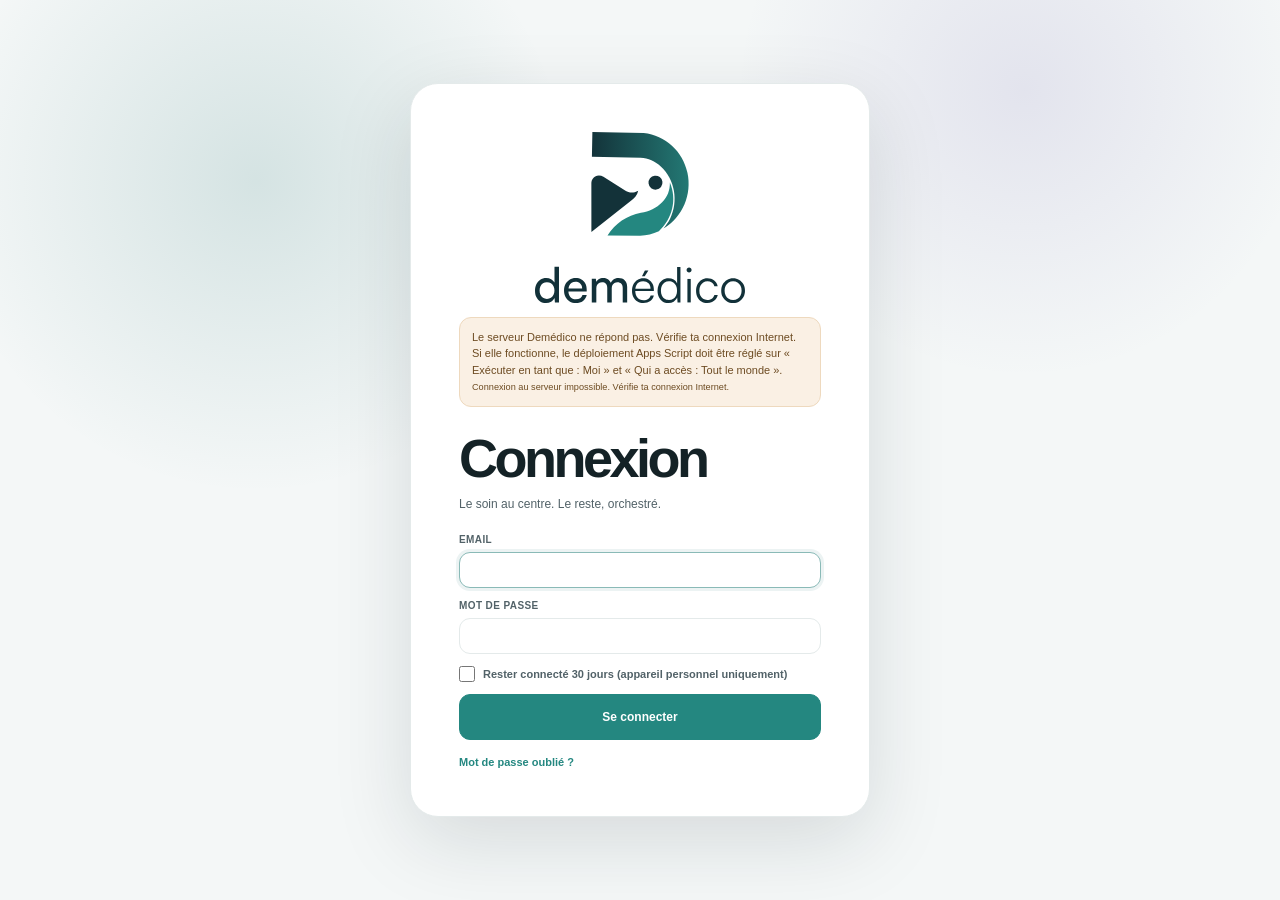
==== commit c5acdba7: "Publication ec5d5ff" ====
--- a/index.html
+++ b/index.html
@@ -1798,14 +1798,19 @@
     const body = document.getElementById('dmAuthBody');
     document.getElementById('onboarding').hidden = true;
     box.hidden = false;
-    if (!dmInfo) { try { dmInfo = await dmCall('appInfo', []); } catch (e) { dmInfo = {}; } }
+    let serverDown = '';
+    if (!dmInfo) {
+      try { dmInfo = await dmCall('appInfo', []); }
+      catch (e) { dmInfo = null; serverDown = e.message || 'Le serveur ne répond pas.'; }
+    }
+    const info = dmInfo || {};
     const links = (...items) => `<div class="dm-auth-links">${items.join('')}</div>`;
     const go = (v, label) => `<button type="button" class="dm-link" onclick="dmOpenAuth('${v}')">${label}</button>`;
 
     if (view === 'signup') {
       body.innerHTML =
         `<h1 class="dm-auth-title">Ouvrir un cabinet</h1><p class="dm-auth-sub">Tu deviens administrateur du cabinet et tu pourras inviter ton équipe.</p>` +
-        (dmInfo.adoptable ? '<div class="dm-note warn" style="margin-top:14px">Des données Demédico existent déjà sur ce serveur : elles seront reprises dans ce premier cabinet.</div>' : '') +
+        (info.adoptable ? '<div class="dm-note warn" style="margin-top:14px">Des données Demédico existent déjà sur ce serveur : elles seront reprises dans ce premier cabinet.</div>' : '') +
         `<form class="dm-auth-form" onsubmit="event.preventDefault(); dmSignup();">` +
         dmField('suCode', 'Code d’ouverture', 'text', 'autocomplete="off" required') +
         dmField('suPractice', 'Nom du cabinet', 'text', 'maxlength="120" placeholder="Cabinet Horizon" required') +
@@ -1848,7 +1853,10 @@
         dmField('lEmail', 'Email', 'email', 'autocomplete="username" required') +
         dmField('lPw', 'Mot de passe', 'password', 'autocomplete="current-password" required') +
         dmRemember('lRemember') + `<button class="btn btn-primary" type="submit">Se connecter</button></form>` +
-        links(go('forgot', 'Mot de passe oublié ?'), (dmInfo.signupOpen ? go('signup', 'Ouvrir un nouveau cabinet') : ''));
+        links(go('forgot', 'Mot de passe oublié ?'), (info.signupOpen ? go('signup', 'Ouvrir un nouveau cabinet') : ''));
+    }
+    if (serverDown) {
+      body.insertAdjacentHTML('afterbegin', `<div class="dm-note warn" style="margin-top:14px">Le serveur Demédico ne répond pas. Vérifie ta connexion Internet. Si elle fonctionne, le déploiement Apps Script doit être réglé sur « Exécuter en tant que : Moi » et « Qui a accès : Tout le monde ».<br><small>${escapeHtml(serverDown)}</small></div>`);
     }
     const first = body.querySelector('input:not([type=checkbox])');
     if (first) setTimeout(() => first.focus(), 60);
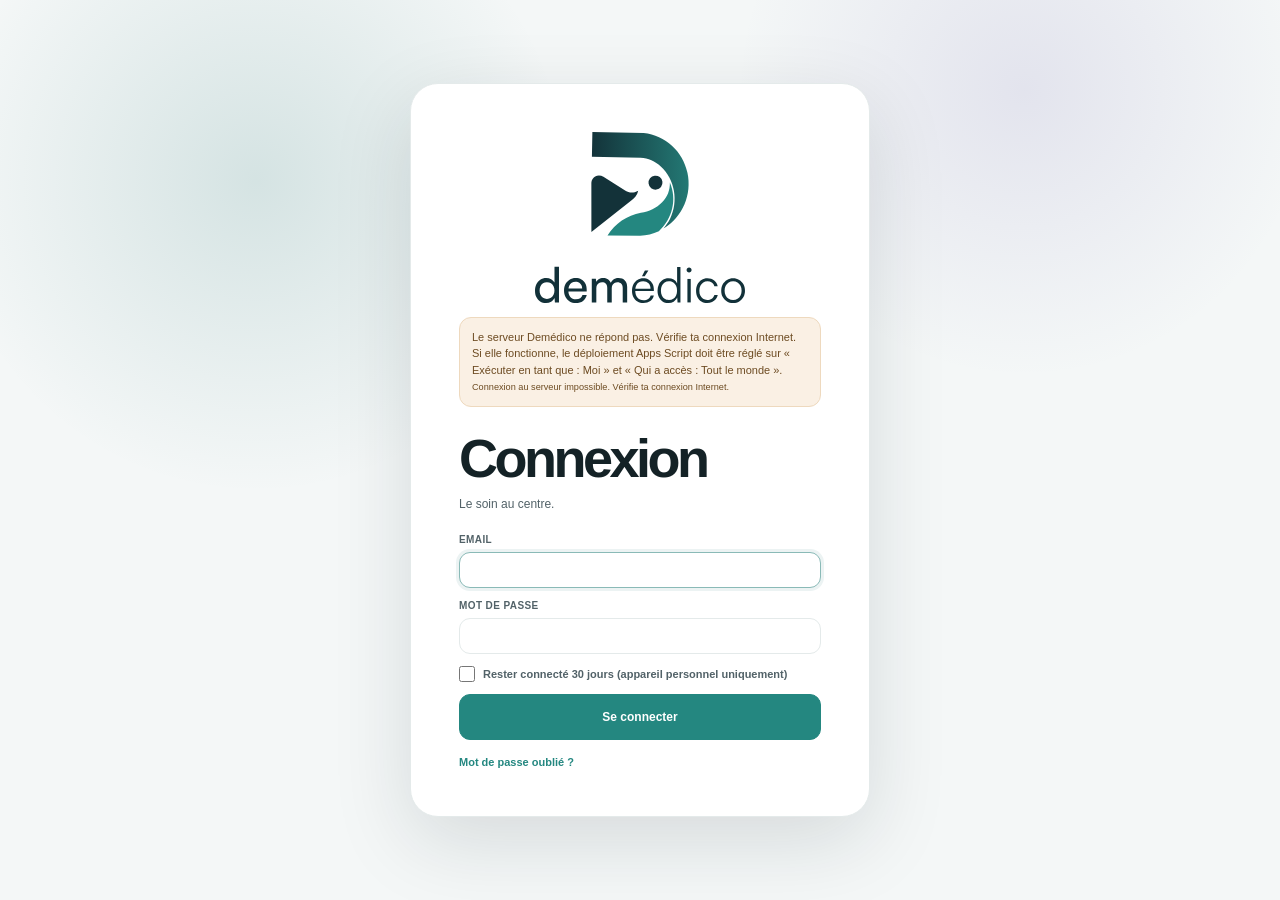
==== commit beceac77: "Publication 4a83157" ====
--- a/index.html
+++ b/index.html
@@ -1848,7 +1848,7 @@
         links(go('login', 'Retour à la connexion'));
     } else {
       body.innerHTML =
-        `<h1 class="dm-auth-title">Connexion</h1><p class="dm-auth-sub">Le soin au centre. Le reste, orchestré.</p>` +
+        `<h1 class="dm-auth-title">Connexion</h1><p class="dm-auth-sub">Le soin au centre.</p>` +
         `<form class="dm-auth-form" onsubmit="event.preventDefault(); dmLogin();">` +
         dmField('lEmail', 'Email', 'email', 'autocomplete="username" required') +
         dmField('lPw', 'Mot de passe', 'password', 'autocomplete="current-password" required') +
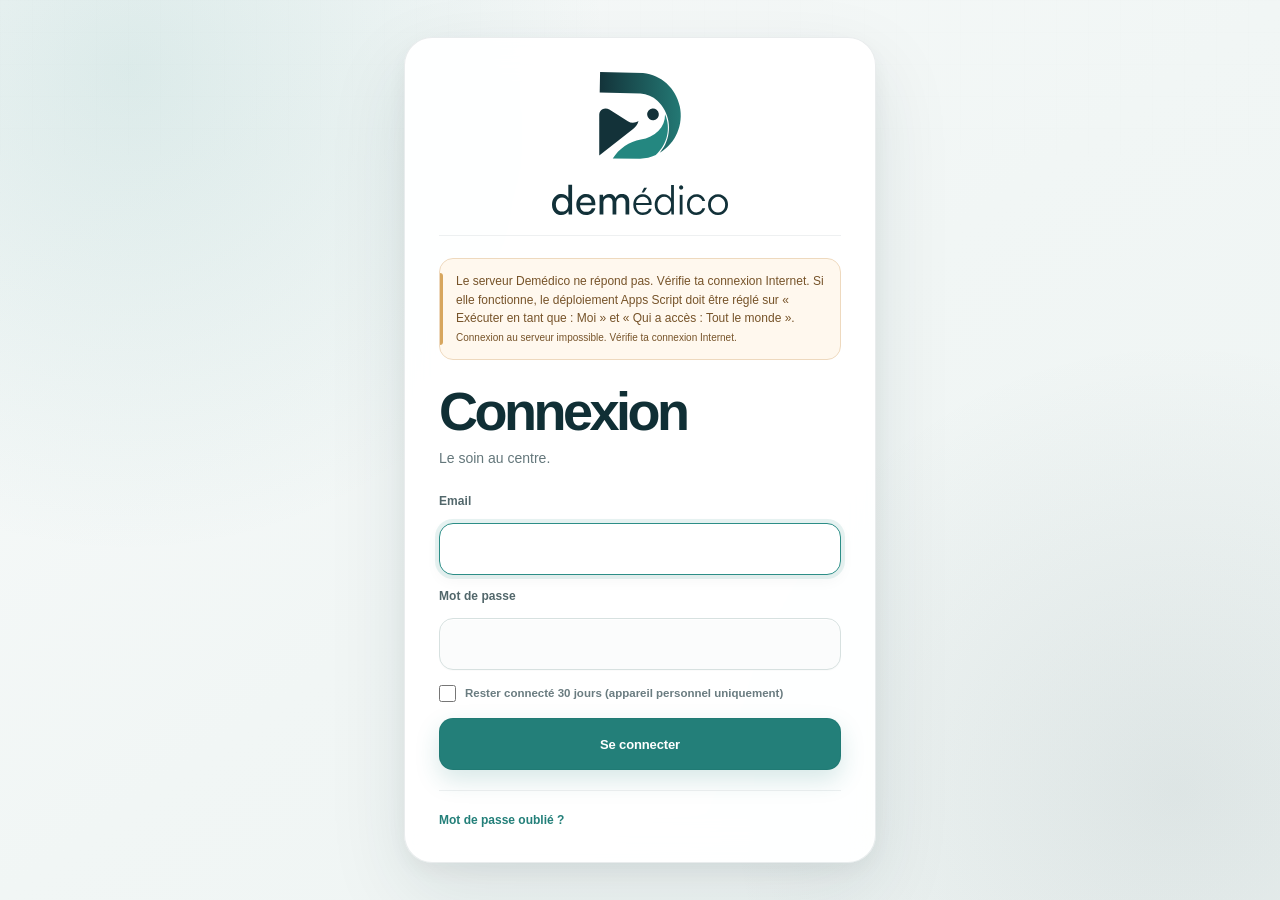
==== commit 13425a19: "Publication Demédico e97748f" ====
--- a/index.html
+++ b/index.html
@@ -1646,7 +1646,7 @@
     function escapeAttr(value) { return escapeHtml(value).replace(/`/g,'&#096;'); }
   </script>
 <!--
-  Demédico · Team.html (v0.5.0)
+  Demédico · Team.html (v0.5.1 · Premium Auth UI)
   Connexion, comptes, équipe, rôles, invitations, agendas. Injecté avant </body> :
   - par doGet (page Apps Script)
   - par tools/build-pwa.js (appli GitHub Pages)
@@ -1674,20 +1674,409 @@
     .team-row > .status-select, .team-row > .team-actions { grid-column:2; justify-content:flex-start; }
     .invite-result .row { flex-direction:column; }
   }
-  .dm-auth { z-index:190; }
-  .dm-auth-card { width:min(460px,100%); }
-  .dm-auth-card .brand-stack-img { width:min(210px,60vw); }
-  .dm-auth-title { margin:20px 0 6px; font-size:24px; letter-spacing:-.04em; line-height:1.1; }
-  .dm-auth-sub { margin:0; color:var(--text-2); font-size:12px; line-height:1.55; }
-  .dm-auth-form { display:grid; gap:12px; margin-top:20px; }
-  .dm-auth-form .btn-primary { min-height:46px; }
-  .dm-auth-links { display:flex; justify-content:space-between; gap:10px; flex-wrap:wrap; margin-top:16px; }
-  .dm-link { border:0; background:none; padding:0; color:var(--primary); font-size:11px; font-weight:750; cursor:pointer; }
-  .dm-check { display:flex !important; align-items:center; gap:8px; text-transform:none !important; letter-spacing:0 !important; font-size:11px !important; font-weight:650 !important; color:var(--text-2) !important; }
-  .dm-check input { width:16px; height:16px; margin:0; }
-  .dm-note { padding:11px 12px; border-radius:12px; background:var(--surface-2); border:1px solid var(--line); color:var(--text-2); font-size:11px; line-height:1.5; }
-  .dm-note.warn { background:var(--warning-soft); border-color:#EED9BE; color:#6D4B22; }
+  /* ─────────────────────────────────────────────────────────────────────────
+     DEMÉDICO AUTH · Premium clinical UI v0.5.1
+     Design uniquement : aucune logique métier modifiée.
+     ───────────────────────────────────────────────────────────────────────── */
+  .dm-auth {
+    position:fixed !important;
+    inset:0;
+    z-index:190;
+    box-sizing:border-box;
+    display:flex;
+    align-items:flex-start;
+    justify-content:flex-start;
+    width:100%;
+    min-height:100vh;
+    min-height:100dvh;
+    padding:
+      max(24px, env(safe-area-inset-top))
+      max(20px, env(safe-area-inset-right))
+      max(24px, env(safe-area-inset-bottom))
+      max(20px, env(safe-area-inset-left));
+    overflow-y:auto;
+    overflow-x:hidden;
+    -webkit-overflow-scrolling:touch;
+    overscroll-behavior-y:contain;
+    touch-action:pan-y;
+    color:#142226;
+    background:
+      radial-gradient(circle at 10% 8%, rgba(39,136,129,.13) 0, rgba(39,136,129,0) 34%),
+      radial-gradient(circle at 92% 88%, rgba(19,50,57,.08) 0, rgba(19,50,57,0) 32%),
+      linear-gradient(145deg, #F8FAFA 0%, #F1F6F5 50%, #EEF4F3 100%);
+  }
+
+  .dm-auth[hidden] { display:none !important; }
+
+  .dm-auth::before {
+    content:"";
+    position:fixed;
+    inset:0;
+    pointer-events:none;
+    opacity:.34;
+    background-image:
+      linear-gradient(rgba(19,50,57,.022) 1px, transparent 1px),
+      linear-gradient(90deg, rgba(19,50,57,.022) 1px, transparent 1px);
+    background-size:32px 32px;
+    mask-image:linear-gradient(to bottom, rgba(0,0,0,.55), transparent 72%);
+    -webkit-mask-image:linear-gradient(to bottom, rgba(0,0,0,.55), transparent 72%);
+  }
+
+  .dm-auth-card {
+    position:relative;
+    isolation:isolate;
+    box-sizing:border-box;
+    width:min(472px,100%);
+    max-height:none !important;
+    margin:auto;
+    padding:34px 34px 30px;
+    overflow:visible !important;
+    border:1px solid rgba(19,50,57,.09);
+    border-radius:28px;
+    background:rgba(255,255,255,.94);
+    box-shadow:
+      0 30px 80px rgba(19,50,57,.10),
+      0 8px 24px rgba(19,50,57,.055),
+      inset 0 1px 0 rgba(255,255,255,.9);
+    -webkit-backdrop-filter:blur(18px);
+    backdrop-filter:blur(18px);
+  }
+
+  .dm-auth[data-auth-view="signup"] .dm-auth-card,
+  .dm-auth[data-auth-view="join"] .dm-auth-card {
+    width:min(520px,100%);
+  }
+
+  .dm-auth .onboarding-brand {
+    display:flex;
+    align-items:center;
+    justify-content:center;
+    min-height:64px;
+    margin:0 0 22px;
+    padding:0 0 20px;
+    border-bottom:1px solid rgba(19,50,57,.07);
+  }
+
+  .dm-auth-card .brand-stack-img {
+    display:block;
+    width:min(176px,48vw);
+    max-width:100%;
+    height:auto;
+    margin:0 auto;
+  }
+
+  .dm-auth-title {
+    margin:0 0 8px;
+    color:#102F35;
+    font-size:clamp(28px,3vw,34px);
+    font-weight:780;
+    letter-spacing:-.045em;
+    line-height:1.04;
+  }
+
+  .dm-auth-sub {
+    max-width:42ch;
+    margin:0;
+    color:#64777B;
+    font-size:14px;
+    font-weight:450;
+    line-height:1.55;
+  }
+
+  .dm-auth-form {
+    display:grid;
+    gap:14px;
+    margin-top:24px;
+  }
+
+  .dm-auth .field {
+    min-width:0;
+  }
+
+  .dm-auth .field > label {
+    display:block;
+    margin:0 0 7px;
+    color:#52676B !important;
+    font-size:12px !important;
+    font-weight:760 !important;
+    line-height:1.25;
+    letter-spacing:.005em !important;
+    text-transform:none !important;
+  }
+
+  .dm-auth .field input,
+  .dm-auth .field select,
+  .dm-auth .field textarea {
+    box-sizing:border-box;
+    width:100%;
+    min-height:52px;
+    margin:0;
+    padding:0 15px;
+    color:#142226;
+    font:inherit;
+    font-size:15px;
+    font-weight:540;
+    line-height:1.2;
+    border:1px solid #D7E1E0;
+    border-radius:14px;
+    outline:none;
+    background:#FBFCFC;
+    box-shadow:
+      0 1px 1px rgba(19,50,57,.02),
+      inset 0 1px 0 rgba(255,255,255,.9);
+    transition:
+      border-color .16s ease,
+      box-shadow .16s ease,
+      background .16s ease,
+      transform .16s ease;
+  }
+
+  .dm-auth .field input::placeholder,
+  .dm-auth .field textarea::placeholder {
+    color:#A1ADAF;
+    opacity:1;
+    font-weight:450;
+  }
+
+  .dm-auth .field input:hover,
+  .dm-auth .field select:hover,
+  .dm-auth .field textarea:hover {
+    border-color:#BFCFCD;
+    background:#FFFFFF;
+  }
+
+  .dm-auth .field input:focus,
+  .dm-auth .field select:focus,
+  .dm-auth .field textarea:focus {
+    border-color:#2C8E87;
+    background:#FFFFFF;
+    box-shadow:
+      0 0 0 4px rgba(44,142,135,.11),
+      0 5px 16px rgba(19,50,57,.045);
+  }
+
+  /* Supprime le jaune agressif d'autofill Safari/Chrome sans casser l'autofill. */
+  .dm-auth input:-webkit-autofill,
+  .dm-auth input:-webkit-autofill:hover {
+    -webkit-text-fill-color:#142226;
+    -webkit-box-shadow:0 0 0 1000px #FBFCFC inset;
+    caret-color:#142226;
+    transition:background-color 9999s ease-out 0s;
+  }
+
+  .dm-auth input:-webkit-autofill:focus {
+    -webkit-text-fill-color:#142226;
+    -webkit-box-shadow:
+      0 0 0 4px rgba(44,142,135,.11),
+      0 0 0 1000px #FFFFFF inset;
+  }
+
+  .dm-auth-form .btn-primary {
+    width:100%;
+    min-height:52px;
+    margin-top:2px;
+    border:1px solid rgba(12,83,80,.12);
+    border-radius:14px;
+    background:#237F79;
+    color:#FFFFFF;
+    font-size:13px;
+    font-weight:790;
+    letter-spacing:-.01em;
+    box-shadow:0 10px 24px rgba(35,127,121,.18);
+    transition:
+      background .16s ease,
+      box-shadow .16s ease,
+      transform .16s ease;
+  }
+
+  @media (hover:hover) and (pointer:fine) {
+    .dm-auth-form .btn-primary:hover {
+      background:#1D716C;
+      box-shadow:0 12px 28px rgba(35,127,121,.23);
+      transform:translateY(-1px);
+    }
+  }
+
+  .dm-auth-form .btn-primary:active {
+    transform:translateY(0);
+    box-shadow:0 6px 16px rgba(35,127,121,.16);
+  }
+
+  .dm-auth-links {
+    display:flex;
+    align-items:center;
+    justify-content:space-between;
+    gap:12px;
+    flex-wrap:wrap;
+    margin-top:20px;
+    padding-top:18px;
+    border-top:1px solid rgba(19,50,57,.07);
+  }
+
+  .dm-link {
+    border:0;
+    background:none;
+    padding:3px 0;
+    color:#237F79;
+    font-size:12px;
+    font-weight:740;
+    line-height:1.4;
+    cursor:pointer;
+    text-underline-offset:3px;
+  }
+
+  .dm-link:hover {
+    text-decoration:underline;
+  }
+
+  .dm-check {
+    display:flex !important;
+    align-items:flex-start;
+    gap:9px;
+    margin-top:1px;
+    color:#6A7C80 !important;
+    font-size:11.5px !important;
+    font-weight:580 !important;
+    line-height:1.45;
+    letter-spacing:0 !important;
+    text-transform:none !important;
+    cursor:pointer;
+  }
+
+  .dm-check input {
+    flex:0 0 auto;
+    width:17px;
+    height:17px;
+    margin:0;
+    accent-color:#237F79;
+  }
+
+  .dm-note {
+    position:relative;
+    margin-top:16px;
+    padding:13px 14px 13px 16px;
+    border:1px solid #DDE8E6;
+    border-radius:14px;
+    background:#F7FAFA;
+    color:#5A6F73;
+    font-size:12px;
+    font-weight:520;
+    line-height:1.55;
+  }
+
+  .dm-note.warn {
+    border-color:#EED9BE;
+    background:#FFF8EE;
+    color:#765329;
+  }
+
+  .dm-note.warn::before {
+    content:"";
+    display:block;
+    position:absolute;
+    top:14px;
+    left:0;
+    width:3px;
+    height:calc(100% - 28px);
+    border-radius:0 3px 3px 0;
+    background:#D7A65E;
+  }
+
   .me-badge .dm-link { margin-top:6px; }
+
+  @media (max-width:560px) {
+    .dm-auth {
+      padding:
+        max(12px, env(safe-area-inset-top))
+        max(12px, env(safe-area-inset-right))
+        max(24px, env(safe-area-inset-bottom))
+        max(12px, env(safe-area-inset-left));
+      scroll-padding-top:12px;
+      scroll-padding-bottom:36vh;
+      background:
+        radial-gradient(circle at 12% 4%, rgba(39,136,129,.11) 0, rgba(39,136,129,0) 33%),
+        linear-gradient(180deg, #F4F8F7 0%, #EEF4F3 100%);
+    }
+
+    .dm-auth::before {
+      opacity:.18;
+      background-size:28px 28px;
+    }
+
+    .dm-auth-card,
+    .dm-auth[data-auth-view="signup"] .dm-auth-card,
+    .dm-auth[data-auth-view="join"] .dm-auth-card {
+      width:100%;
+      margin:auto;
+      padding:24px 20px 26px;
+      border-radius:22px;
+      box-shadow:
+        0 18px 46px rgba(19,50,57,.09),
+        0 4px 14px rgba(19,50,57,.035);
+    }
+
+    .dm-auth .onboarding-brand {
+      min-height:52px;
+      margin-bottom:18px;
+      padding-bottom:16px;
+    }
+
+    .dm-auth-card .brand-stack-img {
+      width:min(154px,48vw);
+    }
+
+    .dm-auth-title {
+      font-size:28px;
+      letter-spacing:-.04em;
+    }
+
+    .dm-auth-sub {
+      font-size:13.5px;
+    }
+
+    .dm-auth-form {
+      gap:13px;
+      margin-top:20px;
+    }
+
+    .dm-auth .field input,
+    .dm-auth .field select,
+    .dm-auth .field textarea {
+      min-height:54px;
+      padding:0 14px;
+      font-size:16px; /* évite le zoom automatique iOS */
+      border-radius:13px;
+    }
+
+    .dm-auth-form .btn-primary {
+      min-height:54px;
+      border-radius:13px;
+      font-size:14px;
+    }
+
+    .dm-auth-links {
+      margin-top:18px;
+      padding-top:16px;
+    }
+  }
+
+  @media (max-width:370px) {
+    .dm-auth-card {
+      padding-left:16px;
+      padding-right:16px;
+    }
+    .dm-auth-title { font-size:26px; }
+  }
+
+  @media (prefers-reduced-motion:reduce) {
+    .dm-auth *,
+    .dm-auth *::before,
+    .dm-auth *::after {
+      scroll-behavior:auto !important;
+      transition:none !important;
+      animation:none !important;
+    }
+  }
 </style>
 
 <script>
@@ -1796,6 +2185,7 @@
   async function dmOpenAuth(view, data) {
     const box = document.getElementById('dmAuth');
     const body = document.getElementById('dmAuthBody');
+    box.dataset.authView = view || 'login';
     document.getElementById('onboarding').hidden = true;
     box.hidden = false;
     let serverDown = '';
@@ -1859,7 +2249,10 @@
       body.insertAdjacentHTML('afterbegin', `<div class="dm-note warn" style="margin-top:14px">Le serveur Demédico ne répond pas. Vérifie ta connexion Internet. Si elle fonctionne, le déploiement Apps Script doit être réglé sur « Exécuter en tant que : Moi » et « Qui a accès : Tout le monde ».<br><small>${escapeHtml(serverDown)}</small></div>`);
     }
     const first = body.querySelector('input:not([type=checkbox])');
-    if (first) setTimeout(() => first.focus(), 60);
+    // Autofocus seulement sur ordinateur : sur mobile, il peut ouvrir le clavier
+    // et perturber le scroll du formulaire.
+    const finePointer = window.matchMedia && window.matchMedia('(hover:hover) and (pointer:fine)').matches;
+    if (first && finePointer) setTimeout(() => first.focus(), 60);
   }
 
   async function dmAuthSubmit(fn, payload, remember, okMessage) {
